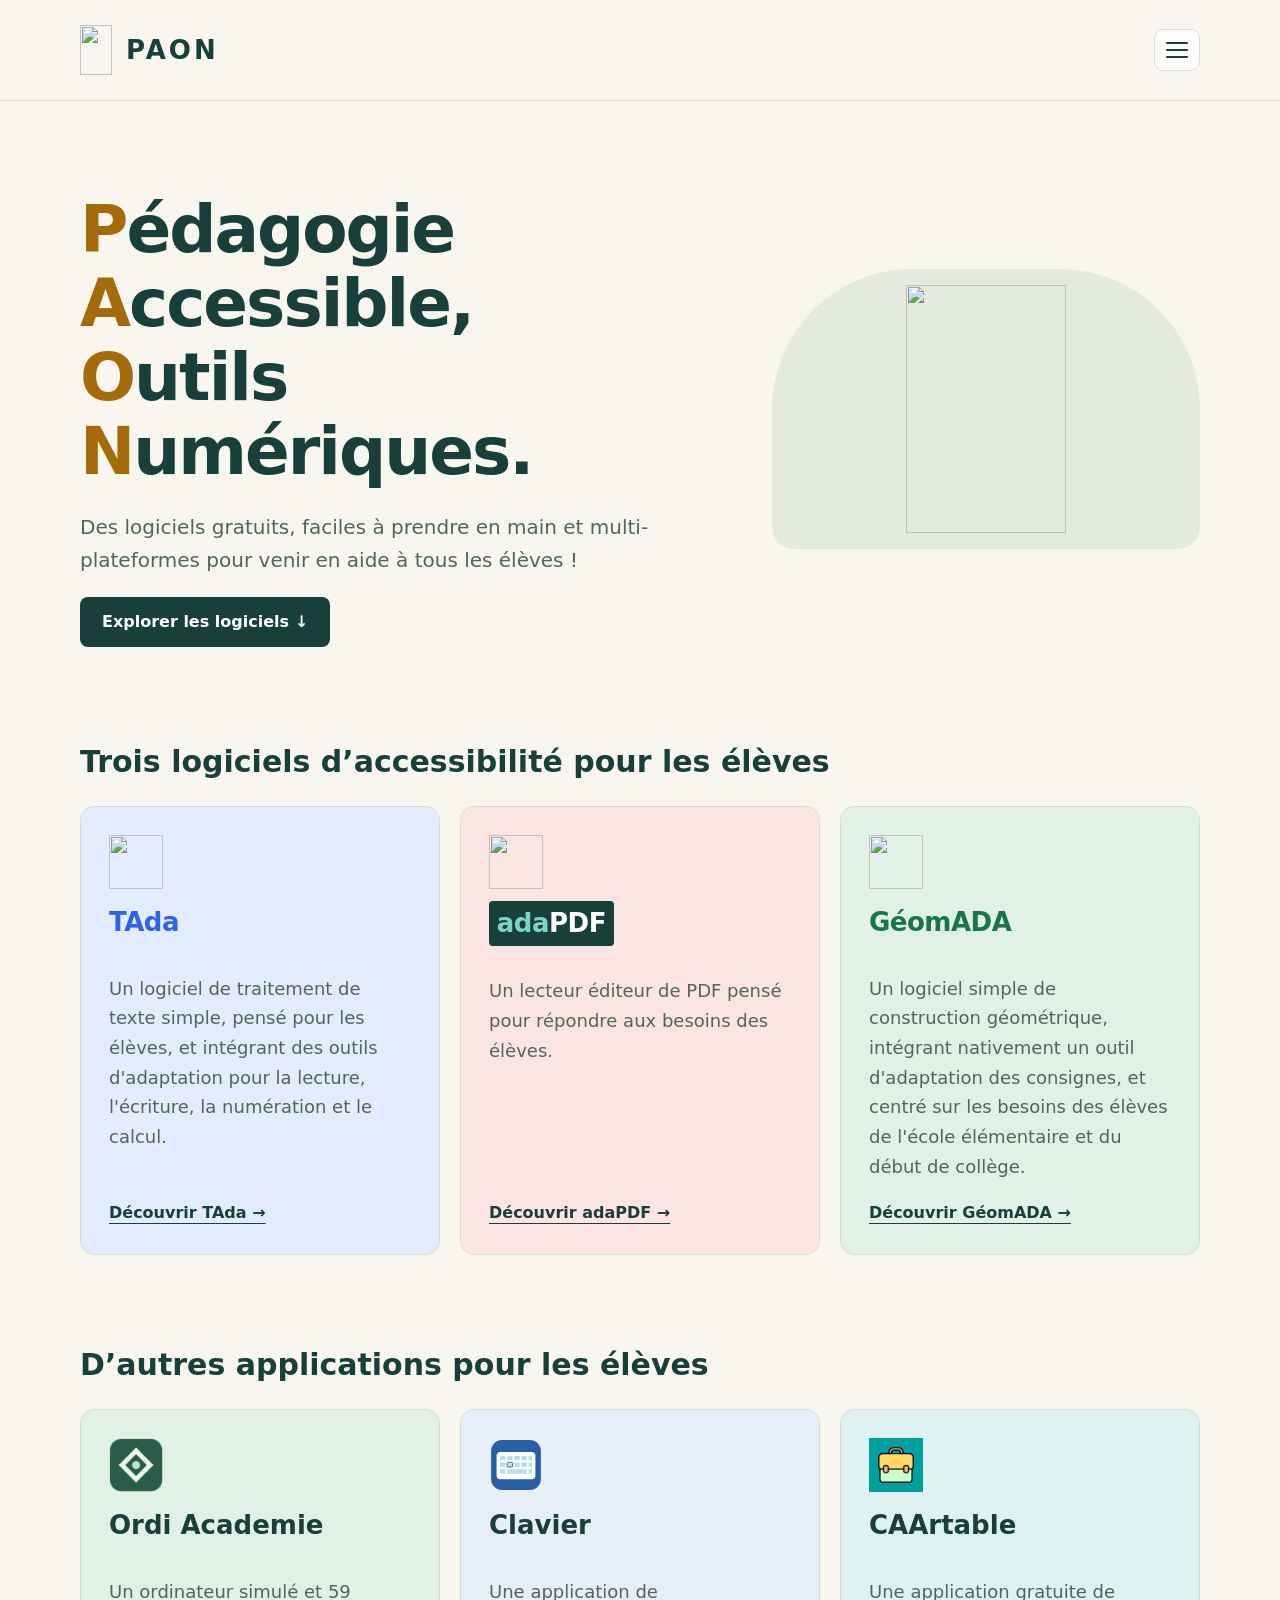
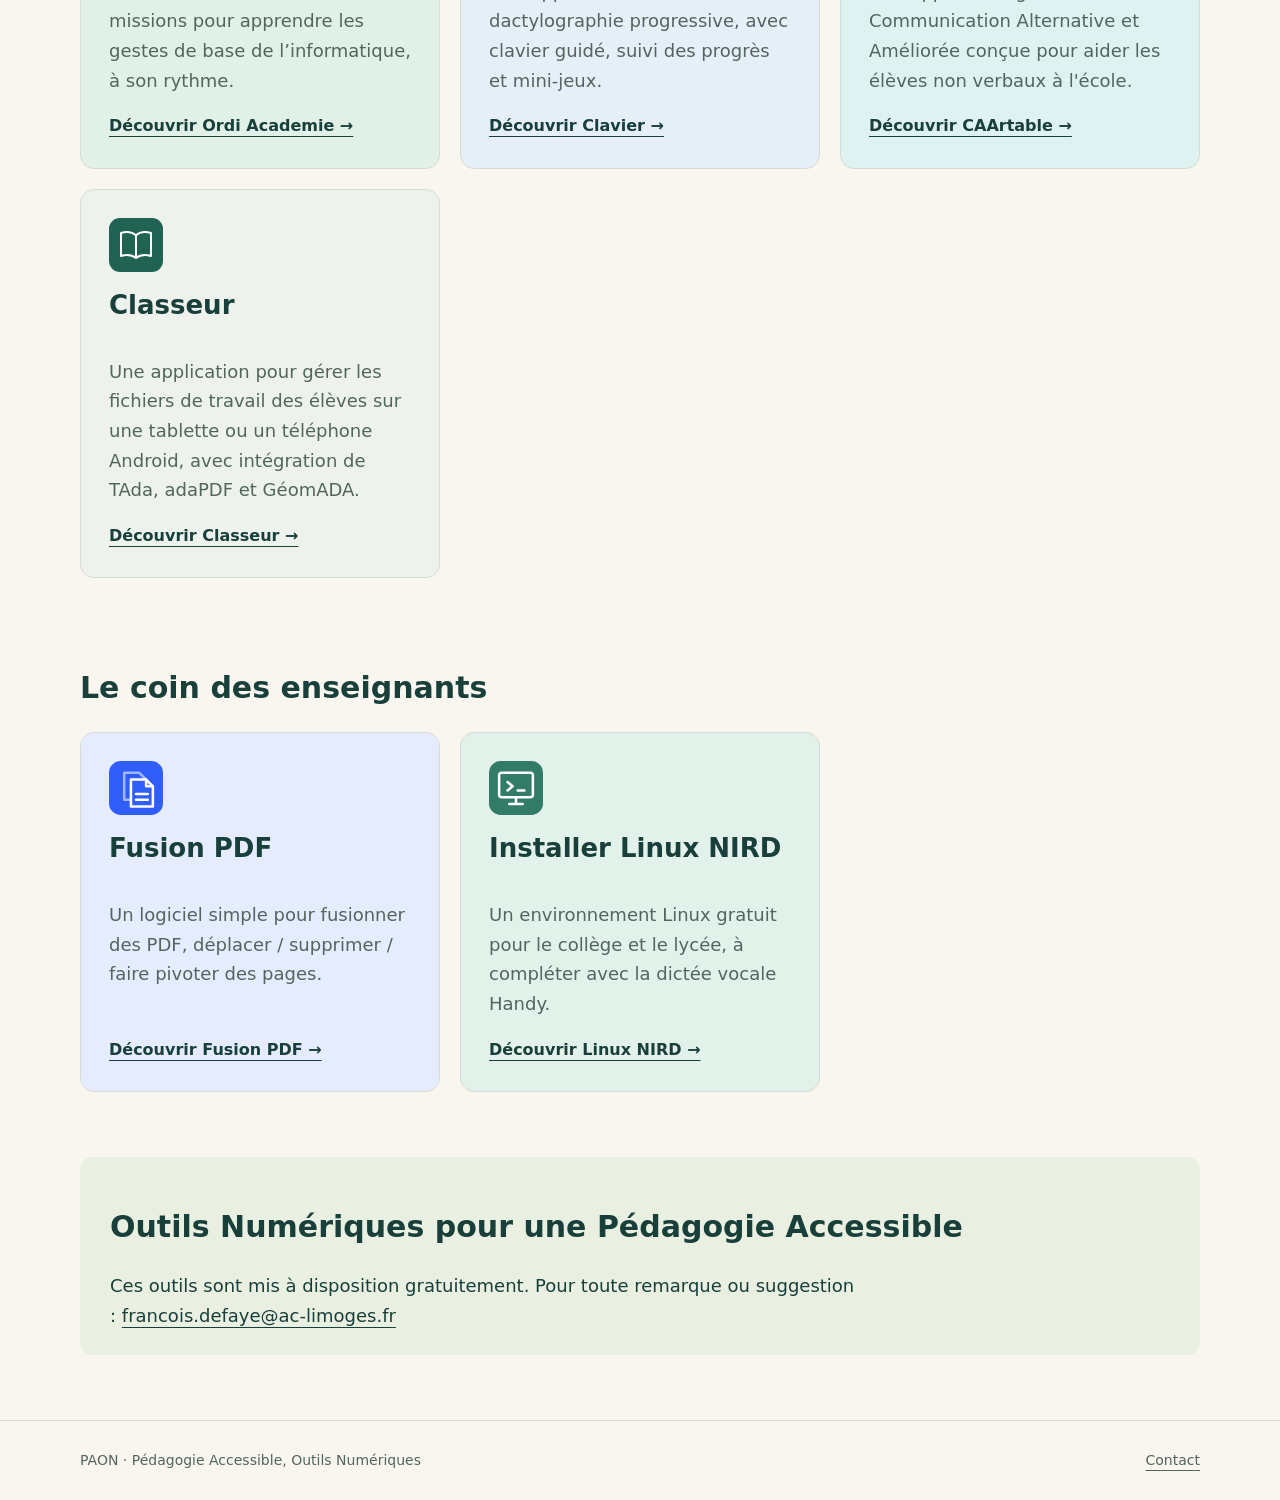
==== index.html @ 492c83c4 "Masquer temporairement les liens vers Mathgiciens" ====
<!doctype html>
<html lang="fr">
    <head>
        <meta charset="utf-8">
        <meta name="viewport" content="width=device-width, initial-scale=1">
        <title>Accueil — PAON</title>
        <meta name="description" content="Des logiciels gratuits, faciles à prendre en main et multi-plateformes pour venir en aide à tous les élèves !">
        <link rel="icon" href="favicon.svg" type="image/svg+xml">
        <link rel="stylesheet" href="styles.css?v=20261101-1">
        <script defer src="script.js?v=20261012-1"></script>
    </head>
    <body>
        <a class="skip" href="#contenu">Aller au contenu</a>
        <header>
            <div class="wrap nav">
                <a class="brand" href="index.html">
                    <img src="assets/plume.svg" alt="" width="32" height="50">
                    PAON
                </a>
                <div class="site-menu" data-menu>
                    <button class="menu-toggle" type="button" aria-expanded="false" aria-controls="site-menu-panel" data-menu-toggle>
                        <span class="menu-icon" aria-hidden="true"><span></span><span></span><span></span></span>
                        <span class="visually-hidden" data-menu-label>Ouvrir le menu</span>
                    </button>
                    <nav id="site-menu-panel" class="site-menu-panel" aria-label="Navigation principale" data-menu-panel hidden>
                        <a href="index.html" aria-current="page">Accueil</a>
                        <a href="tada.html"><img class="menu-app-icon" src="assets/logo-tada.svg" alt="" width="28" height="28">TAda</a>
                        <a href="adapdf.html"><img class="menu-app-icon" src="assets/logo-adapdf.svg" alt="" width="28" height="28">adaPDF</a>
                        <a href="geomada.html"><img class="menu-app-icon" src="assets/logo-geomada.svg" alt="" width="28" height="28">GéomADA</a>
                        <a href="ordi-academie.html"><img class="menu-app-icon" src="assets/logo-ordi-academie.png" alt="" width="28" height="28">Ordi Academie</a>
                        <a href="clavier.html"><img class="menu-app-icon" src="assets/logo-clavier.svg" alt="" width="28" height="28">Clavier</a>
                        <a href="caartable.html"><img class="menu-app-icon" src="assets/logo-caartable.png" alt="" width="28" height="28">CAArtable</a>
                        <a href="classeur.html"><img class="menu-app-icon" src="assets/logo-classeur.svg" alt="" width="28" height="28">Classeur</a>
                        <a href="fusion-pdf.html"><img class="menu-app-icon" src="assets/logo-fusion-pdf.svg" alt="" width="28" height="28">Fusion PDF</a>
                        <a href="linux-nird.html"><img class="menu-app-icon" src="assets/logo-linux-nird.svg" alt="" width="28" height="28">Installer Linux NIRD</a>
                    </nav>
                </div>
            </div>
        </header>
        <main id="contenu" class="wrap">
            <section class="hero">
                <div>
                    <h1 tabindex="-1" aria-label="Pédagogie Accessible, Outils Numériques."><span class="title-initial">P</span>édagogie <span class="title-initial">A</span>ccessible,<br><span class="title-initial">O</span>utils <span class="title-initial">N</span>umériques.</h1>
                    <p class="intro">Des logiciels gratuits, faciles à prendre en main et multi-plateformes pour venir en aide à tous les élèves !</p>
                    <a class="button" href="#logiciels">Explorer les logiciels ↓</a>
                </div>
                <div class="art" aria-hidden="true">
                    <img class="hero-logo" src="assets/plume.svg" alt="" width="160" height="248">
                </div>
            </section>
            <section id="logiciels" class="section">
                <div class="section-head">
                    <h2>Trois logiciels d’accessibilité pour les élèves</h2>
                </div>
                <div class="cards">
                    <a class="card card-tada" href="tada.html" aria-label="Découvrir TAda">
                        <img class="app-logo" src="assets/logo-tada.svg" alt="" width="54" height="54">
                        <h3><span class="app-name app-name-tada">TAda</span></h3>
                        <p>Un logiciel de traitement de texte simple, pensé pour les élèves, et intégrant des outils d&#x27;adaptation pour la lecture, l&#x27;écriture, la numération et le calcul.</p>
                        <span class="text-link">Découvrir TAda →</span>
                    </a>
                    <a class="card card-adapdf" href="adapdf.html" aria-label="Découvrir adaPDF">
                        <img class="app-logo" src="assets/logo-adapdf.svg" alt="" width="54" height="54">
                        <h3><span class="app-name app-name-adapdf"><span class="app-prefix">ada</span>PDF</span></h3>
                        <p>Un lecteur éditeur de PDF pensé pour répondre aux besoins des élèves.</p>
                        <span class="text-link">Découvrir adaPDF →</span>
                    </a>
                    <a class="card card-geomada" href="geomada.html" aria-label="Découvrir GéomADA">
                        <img class="app-logo" src="assets/logo-geomada.svg" alt="" width="54" height="54">
                        <h3><span class="app-name app-name-geomada">GéomADA</span></h3>
                        <p>Un logiciel simple de construction géométrique, intégrant nativement un outil d&#x27;adaptation des consignes, et centré sur les besoins des élèves de l&#x27;école élémentaire et du début de collège.</p>
                        <span class="text-link">Découvrir GéomADA →</span>
                    </a>
                </div>
            </section>
            <section id="autres-applis" class="section">
                <div class="section-head">
                    <h2>D’autres applications pour les élèves</h2>
                </div>
                <div class="cards">
                    <a class="card card-ordi-academie" href="ordi-academie.html" aria-label="Découvrir Ordi Academie">
                        <img class="app-logo" src="assets/logo-ordi-academie.png" alt="" width="54" height="54">
                        <h3>Ordi Academie</h3>
                        <p>Un ordinateur simulé et 59 missions pour apprendre les gestes de base de l’informatique, à son rythme.</p>
                        <span class="text-link">Découvrir Ordi Academie →</span>
                    </a>
                    <a class="card card-clavier" href="clavier.html" aria-label="Découvrir Clavier">
                        <img class="app-logo" src="assets/logo-clavier.svg" alt="" width="54" height="54">
                        <h3>Clavier</h3>
                        <p>Une application de dactylographie progressive, avec clavier guidé, suivi des progrès et mini-jeux.</p>
                        <span class="text-link">Découvrir Clavier →</span>
                    </a>
                    <a class="card card-caartable" href="caartable.html" aria-label="Découvrir CAArtable">
                        <img class="app-logo" src="assets/logo-caartable.png" alt="" width="54" height="54">
                        <h3>CAArtable</h3>
                        <p>Une application gratuite de Communication Alternative et Améliorée conçue pour aider les élèves non verbaux à l'école.</p>
                        <span class="text-link">Découvrir CAArtable →</span>
                    </a>
                    <a class="card card-classeur" href="classeur.html" aria-label="Découvrir Classeur">
                        <img class="app-logo" src="assets/logo-classeur.svg" alt="" width="54" height="54">
                        <h3>Classeur</h3>
                        <p>Une application pour gérer les fichiers de travail des élèves sur une tablette ou un téléphone Android, avec intégration de TAda, adaPDF et GéomADA.</p>
                        <span class="text-link">Découvrir Classeur →</span>
                    </a>
                </div>
            </section>
            <section id="enseignants" class="section">
                <div class="section-head">
                    <h2>Le coin des enseignants</h2>
                </div>
                <div class="cards">
                    <a class="card card-fusion-pdf" href="fusion-pdf.html" aria-label="Découvrir Fusion PDF">
                        <img class="app-logo" src="assets/logo-fusion-pdf.svg" alt="" width="54" height="54">
                        <h3>Fusion PDF</h3>
                        <p>Un logiciel simple pour fusionner des PDF, déplacer / supprimer / faire pivoter des pages.</p>
                        <span class="text-link">Découvrir Fusion PDF →</span>
                    </a>
                    <a class="card card-linux-nird" href="linux-nird.html" aria-label="Installer Linux NIRD">
                        <img class="app-logo" src="assets/logo-linux-nird.svg" alt="" width="54" height="54">
                        <h3>Installer Linux NIRD</h3>
                        <p>Un environnement Linux gratuit pour le collège et le lycée, à compléter avec la dictée vocale Handy.</p>
                        <span class="text-link">Découvrir Linux NIRD →</span>
                    </a>
                </div>
            </section>
            <section class="section">
                <div class="note">
                    <h2>Outils Numériques pour une Pédagogie Accessible</h2>
                    <p>Ces outils sont mis à disposition gratuitement. Pour toute remarque ou suggestion : <a href="mailto:francois.defaye@ac-limoges.fr">francois.defaye@ac-limoges.fr</a></p>
                </div>
            </section>
        </main>
        <footer>
            <div class="wrap footer">
                <span>PAON · Pédagogie Accessible, Outils Numériques</span>
                <a href="mailto:francois.defaye@ac-limoges.fr">Contact</a>
            </div>
        </footer>
    </body>
</html>
---- styles.css ----
:root{--ink:#183f3a;--paper:#f8f6ef;--muted:#52655f;--line:#d5ded5}*{box-sizing:border-box}html{scroll-behavior:smooth}body{margin:0;background:var(--paper);color:var(--ink);font:18px/1.65 system-ui,sans-serif}a{color:inherit;text-underline-offset:5px}a:focus-visible,button:focus-visible{outline:3px solid #925000;outline-offset:5px}.skip{position:absolute;top:-100px}.skip:focus{top:10px;background:white;padding:12px}.wrap{width:min(1120px,90%);margin:auto}header{border-bottom:1px solid var(--line)}.nav{display:flex;justify-content:space-between;align-items:center;gap:25px;padding:25px 0}.brand{text-decoration:none;font-size:26px;font-weight:850;letter-spacing:3px}.brand span{display:inline-grid;place-items:center;border-radius:50%;background:var(--ink);color:#cbe784;width:40px;height:40px;margin-right:10px;letter-spacing:0}nav{display:flex;gap:25px;flex-wrap:wrap}nav a{font-size:15px;text-decoration:none}nav a[aria-current]{text-decoration:underline;font-weight:750}.hero{display:grid;grid-template-columns:1.5fr 1fr;gap:50px;align-items:center;padding:70px 0}.eyebrow{font-size:13px;font-weight:750;text-transform:uppercase;letter-spacing:2px}h1{font-size:clamp(38px,5.5vw,66px);line-height:1.12;letter-spacing:-2px;margin:22px 0}h2{font-size:30px;line-height:1.3}h3{font-size:26px;margin:12px 0}p{max-width:65ch}.intro{font-size:20px;color:var(--muted)}.button{display:inline-block;background:var(--ink);color:white;padding:12px 22px;border-radius:8px;text-decoration:none;font-size:16px;font-weight:650}.button:hover{background:#285b53}.art{height:280px;background:#e5ebdc;border-radius:140px 140px 22px 22px;display:grid;place-items:center}.fan{width:200px;height:200px;border-radius:50%;background:repeating-conic-gradient(#183f3a 0deg 14deg,#b9d591 14deg 28deg);display:grid;place-items:center}.fan:after{content:'P';font:700 80px Georgia;display:grid;place-items:center;width:105px;height:105px;border-radius:50%;background:var(--paper)}.section{padding-bottom:65px}.section-head{display:flex;justify-content:space-between;align-items:center;gap:20px}.section-head p{font-size:15px;color:var(--muted)}.cards{display:grid;grid-template-columns:repeat(3,1fr);gap:20px}.card{background:white;border:1px solid var(--line);border-radius:14px;padding:28px;display:flex;flex-direction:column;align-items:start}.card p{color:var(--muted);flex:1}.icon{width:54px;height:54px;display:grid;place-items:center;border-radius:13px;background:#edf3df;font-size:26px;font-weight:750}.card:nth-child(2) .icon{background:#e9e6f5}.card:nth-child(3) .icon{background:#faeadb}.text-link{font-size:16px;font-weight:700}.note{background:#eaf0e1;padding:25px 30px;border-radius:12px}.note p{margin:0}.detail{padding:45px 0 70px}.breadcrumb{font-size:14px;color:var(--muted)}.detail-head{max-width:750px;padding:20px 0}.detail-grid{display:grid;grid-template-columns:1fr 1.3fr;gap:45px}.versions{list-style:none;padding:0}.version{padding:22px 0;border-top:1px solid var(--line);display:flex;align-items:center;justify-content:space-between;gap:20px}.version strong{display:block}.version small{color:var(--muted)}.pending{background:#e7eae4;color:#52655f;border-radius:6px;padding:8px 15px;white-space:nowrap;font-size:14px}.tag{font-size:13px;border:1px solid var(--line);border-radius:100px;padding:5px 10px}footer{border-top:1px solid var(--line);padding:28px 0;font-size:14px;color:var(--muted)}.footer{display:flex;justify-content:space-between;gap:20px}details{margin-top:20px}summary{cursor:pointer;font-weight:650}.top{margin-top:35px;background:transparent;border:1px solid var(--line);padding:10px 16px;color:var(--ink);cursor:pointer;border-radius:6px}@media(max-width:750px){.nav{align-items:flex-start;flex-direction:column}nav{gap:18px}.hero{grid-template-columns:1fr;padding:40px 0;gap:25px}.art{height:200px}.fan{width:160px;height:160px}.cards,.detail-grid{grid-template-columns:1fr}.section-head,.footer{display:block}.version{align-items:flex-start}h1{letter-spacing:-1px}}@media(prefers-reduced-motion:reduce){html{scroll-behavior:auto}}
.brand{display:inline-flex;align-items:center;gap:14px}.brand img{display:block;width:32px;height:50px}.hero-logo{display:block;width:160px;height:248px;object-fit:contain}@media(max-width:750px){.hero-logo{width:115px;height:178px}}
.asset-name{font-size:15px;overflow-wrap:anywhere}.release-date{font-size:14px;color:var(--muted)}[data-download-app] .version>div{min-width:0}[data-download-app] .button{flex-shrink:0;font-size:14px;padding:9px 13px}@media(max-width:450px){[data-download-app] .version{flex-direction:column;align-items:start}}

/* Pictogrammes des plateformes dans les listes de téléchargements. */
.download-info {
    display: flex;
    align-items: center;
    gap: 14px;
}
.platform-logo {
    display: block;
    flex: 0 0 36px;
    width: 36px;
    height: 36px;
    object-fit: contain;
}
.download-text {
    min-width: 0;
}

/* Identités des applications et captures fournies. */
.app-logo { display: block; width: 54px; height: 54px; }
.app-name { font-weight: 800; letter-spacing: -.5px; }
.app-name-tada { color: #2f64e9; }
.app-name-geomada { color: #187647; }
.app-name-adapdf { display: inline-block; color: #fff; background: #183f3a; padding: .05em .3em; border-radius: .15em; }
.app-name-adapdf .app-prefix { color: #7dd3c7; }
.app-title { display: flex; align-items: center; gap: 18px; }
.app-title img { width: 64px; height: 64px; flex: 0 0 64px; }
.app-preview { margin: 0; }
.app-preview a { display: block; border: 1px solid var(--line); border-radius: 12px; overflow: hidden; background: white; }
.app-preview img { display: block; width: 100%; height: auto; }
.app-preview figcaption { font-size: 14px; color: var(--muted); margin-top: 10px; }
.note a { overflow-wrap: anywhere; }
@media(max-width:450px) { .app-title { gap: 12px; } .app-title img { width: 48px; height: 48px; flex-basis: 48px; } }

/* Les initiales du titre font ressortir le nom PAON. */
.title-initial {
    color: #a56b0b;
}

/* Un fond léger inspiré de l’icône de chaque logiciel. */
.app-page-tada { --paper: #e3ecfc; --line: #d2dced; }
.app-page-adapdf { --paper: #fbe5e3; --line: #ead7d5; }
.app-page-geomada { --paper: #e2f1e7; --line: #d2e2d7; }
.card { text-decoration: none; }
.card .text-link { text-decoration: underline; }
.card:hover { border-color: var(--ink); box-shadow: 0 6px 18px #183f3a12; }
.card:focus-visible { outline-offset: 5px; }
.download-label { font-size: 16px; line-height: 1.5; }
.download-text small { display: block; font-size: 13px; }

/* Les cartes reprennent le fond de la page de leur logiciel. */
.card-tada { background: #e3ecfc; }
.card-adapdf { background: #fbe5e3; }
.card-geomada { background: #e2f1e7; }

/* Repères provisoires pour les nouvelles applications. */
.card-ordi-academie, .app-page-ordi-academie { background: #e2f1e7; }
.card-clavier, .app-page-clavier { background: #e6eff8; }
.card-caartable, .app-page-caartable { background: #def2f2; }
.card-classeur, .app-page-classeur { background: #edf3ec; }
.app-monogram {
    display: inline-grid;
    place-items: center;
    width: 54px;
    height: 54px;
    flex: 0 0 54px;
    border-radius: 13px;
    background: #ffffffb3;
    font-size: 24px;
    font-weight: 800;
}

/* Menu principal compact, commun à toutes les pages. */
.site-menu { position: relative; margin-left: auto; }
.menu-toggle {
    width: 46px;
    height: 42px;
    display: grid;
    place-items: center;
    border: 1px solid var(--line);
    border-radius: 9px;
    background: #ffffffb8;
    color: var(--ink);
    cursor: pointer;
}
.menu-toggle:hover { background: white; }
.menu-icon { display: grid; gap: 5px; width: 22px; }
.menu-icon span { display: block; height: 2px; border-radius: 2px; background: currentColor; }
.site-menu-panel {
    position: absolute;
    z-index: 20;
    top: calc(100% + 10px);
    right: 0;
    min-width: 230px;
    display: grid;
    gap: 3px;
    padding: 10px;
    border: 1px solid var(--line);
    border-radius: 12px;
    background: white;
    box-shadow: 0 14px 35px #183f3a24;
}
.site-menu-panel[hidden] { display: none; }
.site-menu-panel a {
    min-height: 44px;
    display: flex;
    align-items: center;
    gap: 10px;
    padding: 8px 12px;
    border-radius: 7px;
}
.menu-app-icon {
    width: 28px;
    height: 28px;
    flex: 0 0 28px;
    object-fit: contain;
}
.card-fusion-pdf, .app-page-fusion-pdf { background: #e6ecff; }
.card-linux-nird, .article-page { background: #e2f1e9; }
.resource-article { max-width: 960px; }
.resource-section { margin: 30px 0; padding: clamp(20px, 4vw, 40px); background: #ffffffc9; border: 1px solid var(--line); border-radius: 16px; }
.resource-section p { max-width: 75ch; }
.resource-section .app-preview { margin: 25px 0; }
.resource-links { display: flex; flex-wrap: wrap; align-items: center; gap: 16px; margin-top: 24px; }
.site-menu-panel { max-height: calc(100dvh - 120px); overflow-y: auto; }
.site-menu-panel a:hover { background: #f1f4ef; }
.site-menu-panel a[aria-current] { background: #e8eee7; text-decoration: none; }
.visually-hidden {
    position: absolute;
    width: 1px;
    height: 1px;
    padding: 0;
    margin: -1px;
    overflow: hidden;
    clip: rect(0, 0, 0, 0);
    white-space: nowrap;
    border: 0;
}
@media(max-width:750px) {
    .nav { flex-direction: row; align-items: center; }
}

/* Teinte provisoire pour le jeu Mathgiciens. */
.card-mathgiciens, .app-page-mathgiciens { background: #eee5f7; }
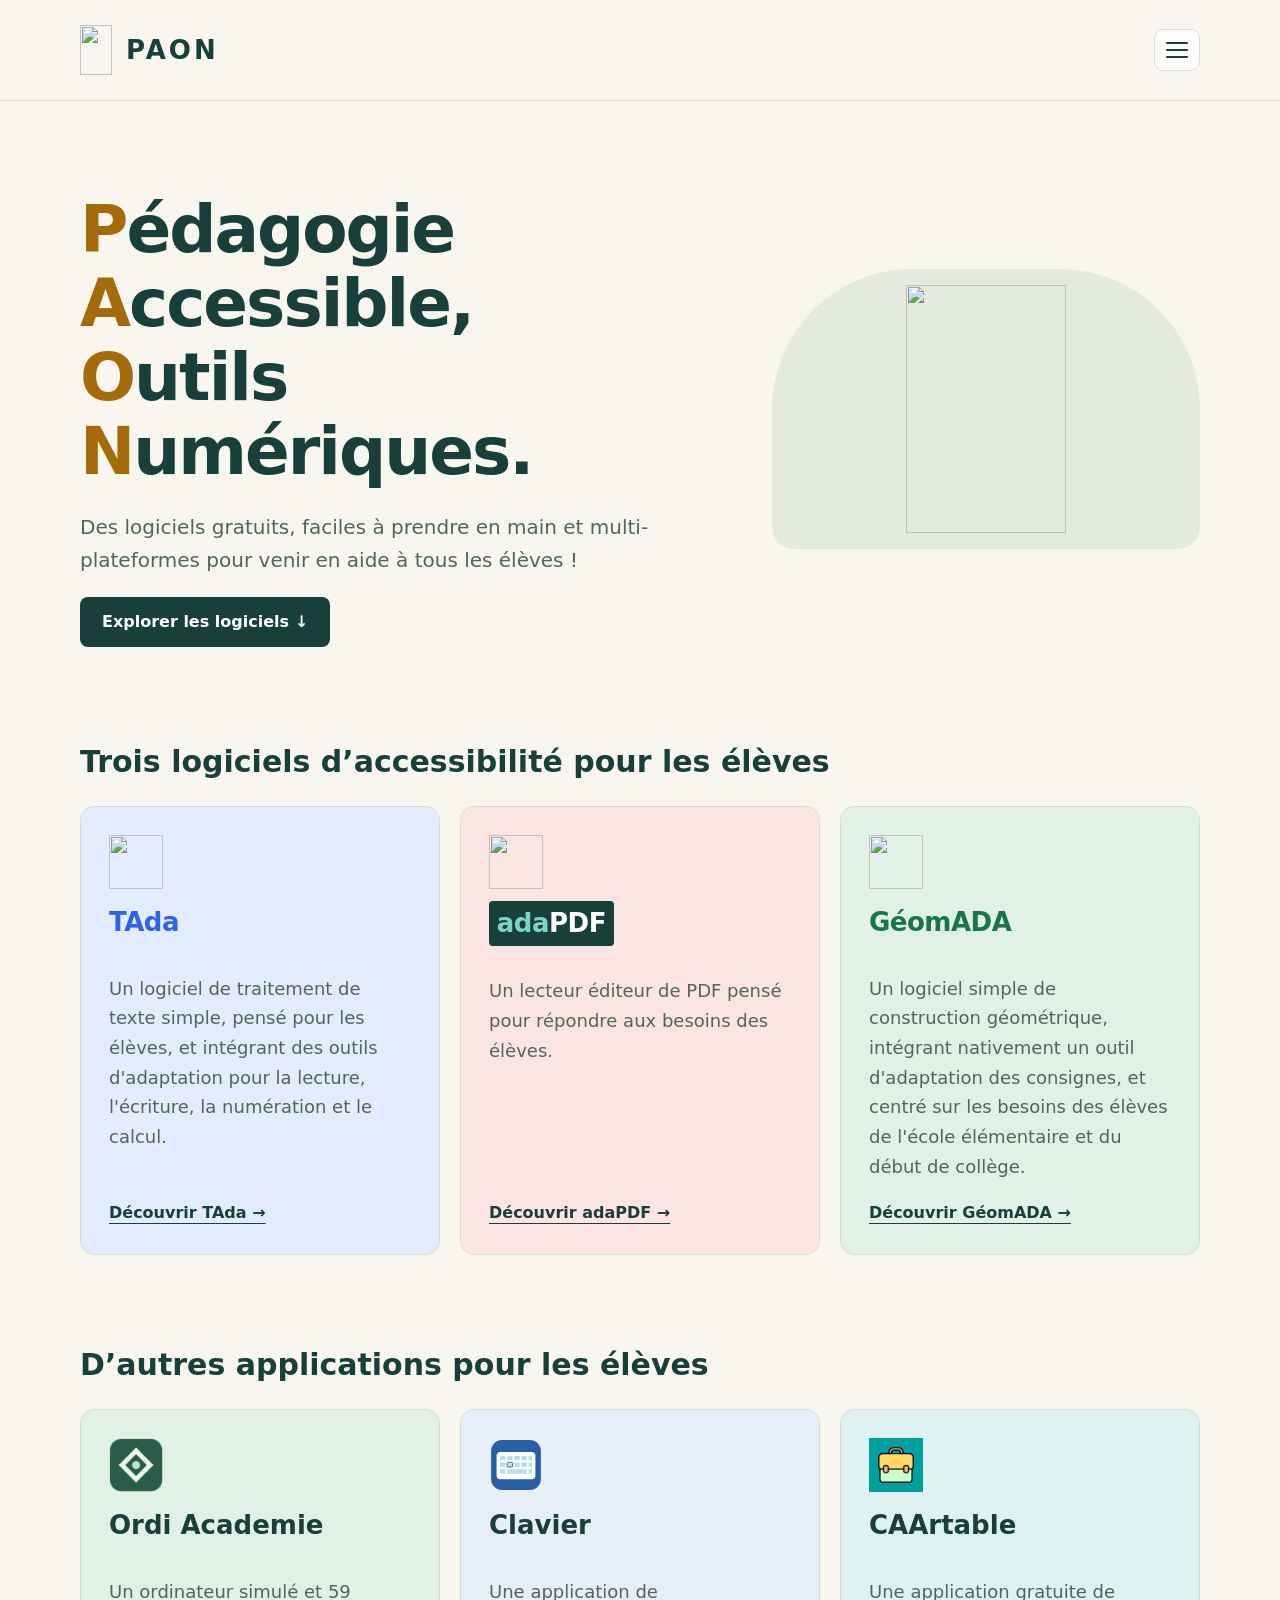
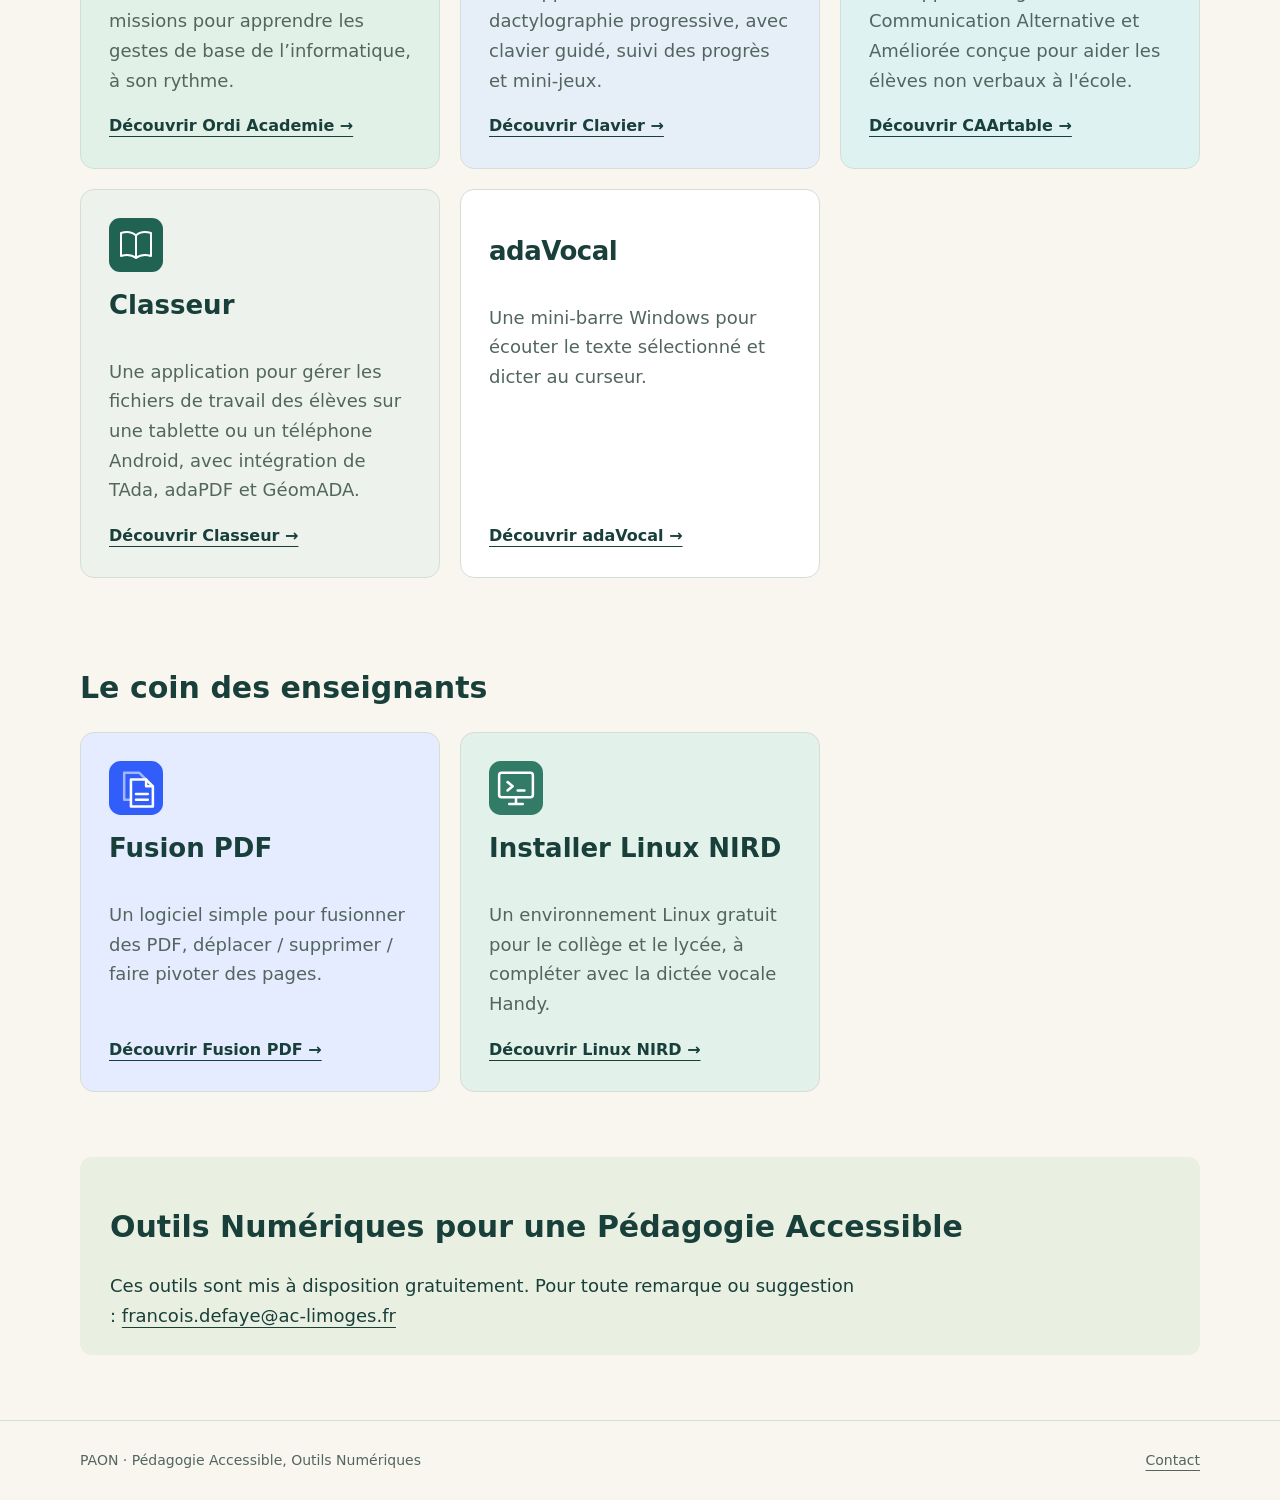
==== commit 87498175: "Ajouter adaVocal aux outils pour les élèves" ====
--- a/index.html
+++ b/index.html
@@ -31,6 +31,7 @@
                         <a href="clavier.html"><img class="menu-app-icon" src="assets/logo-clavier.svg" alt="" width="28" height="28">Clavier</a>
                         <a href="caartable.html"><img class="menu-app-icon" src="assets/logo-caartable.png" alt="" width="28" height="28">CAArtable</a>
                         <a href="classeur.html"><img class="menu-app-icon" src="assets/logo-classeur.svg" alt="" width="28" height="28">Classeur</a>
+                        <a href="adavocal.html">adaVocal</a>
                         <a href="fusion-pdf.html"><img class="menu-app-icon" src="assets/logo-fusion-pdf.svg" alt="" width="28" height="28">Fusion PDF</a>
                         <a href="linux-nird.html"><img class="menu-app-icon" src="assets/logo-linux-nird.svg" alt="" width="28" height="28">Installer Linux NIRD</a>
                     </nav>
@@ -102,6 +103,11 @@
                         <p>Une application pour gérer les fichiers de travail des élèves sur une tablette ou un téléphone Android, avec intégration de TAda, adaPDF et GéomADA.</p>
                         <span class="text-link">Découvrir Classeur →</span>
                     </a>
+                    <a class="card" href="adavocal.html" aria-label="Découvrir adaVocal">
+                        <h3><span class="app-name">adaVocal</span></h3>
+                        <p>Une mini-barre Windows pour écouter le texte sélectionné et dicter au curseur.</p>
+                        <span class="text-link">Découvrir adaVocal →</span>
+                    </a>
                 </div>
             </section>
             <section id="enseignants" class="section">
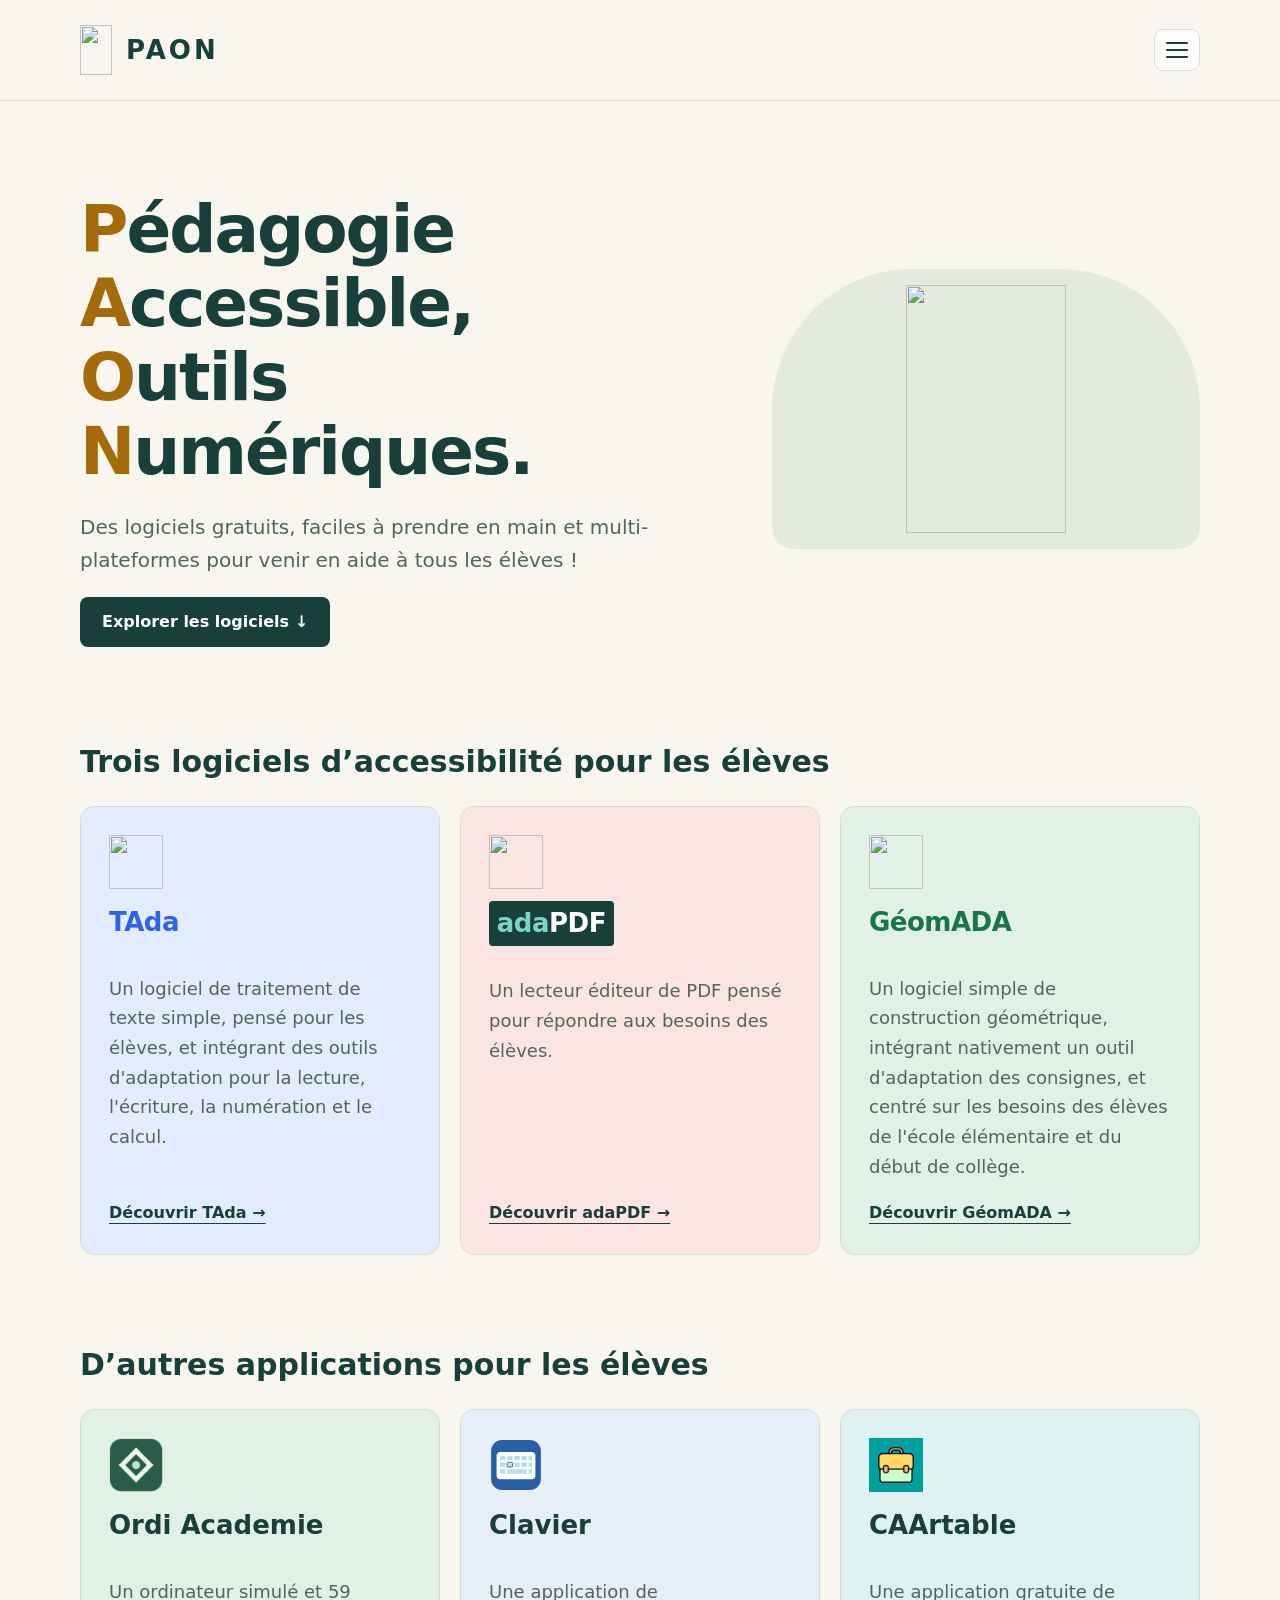
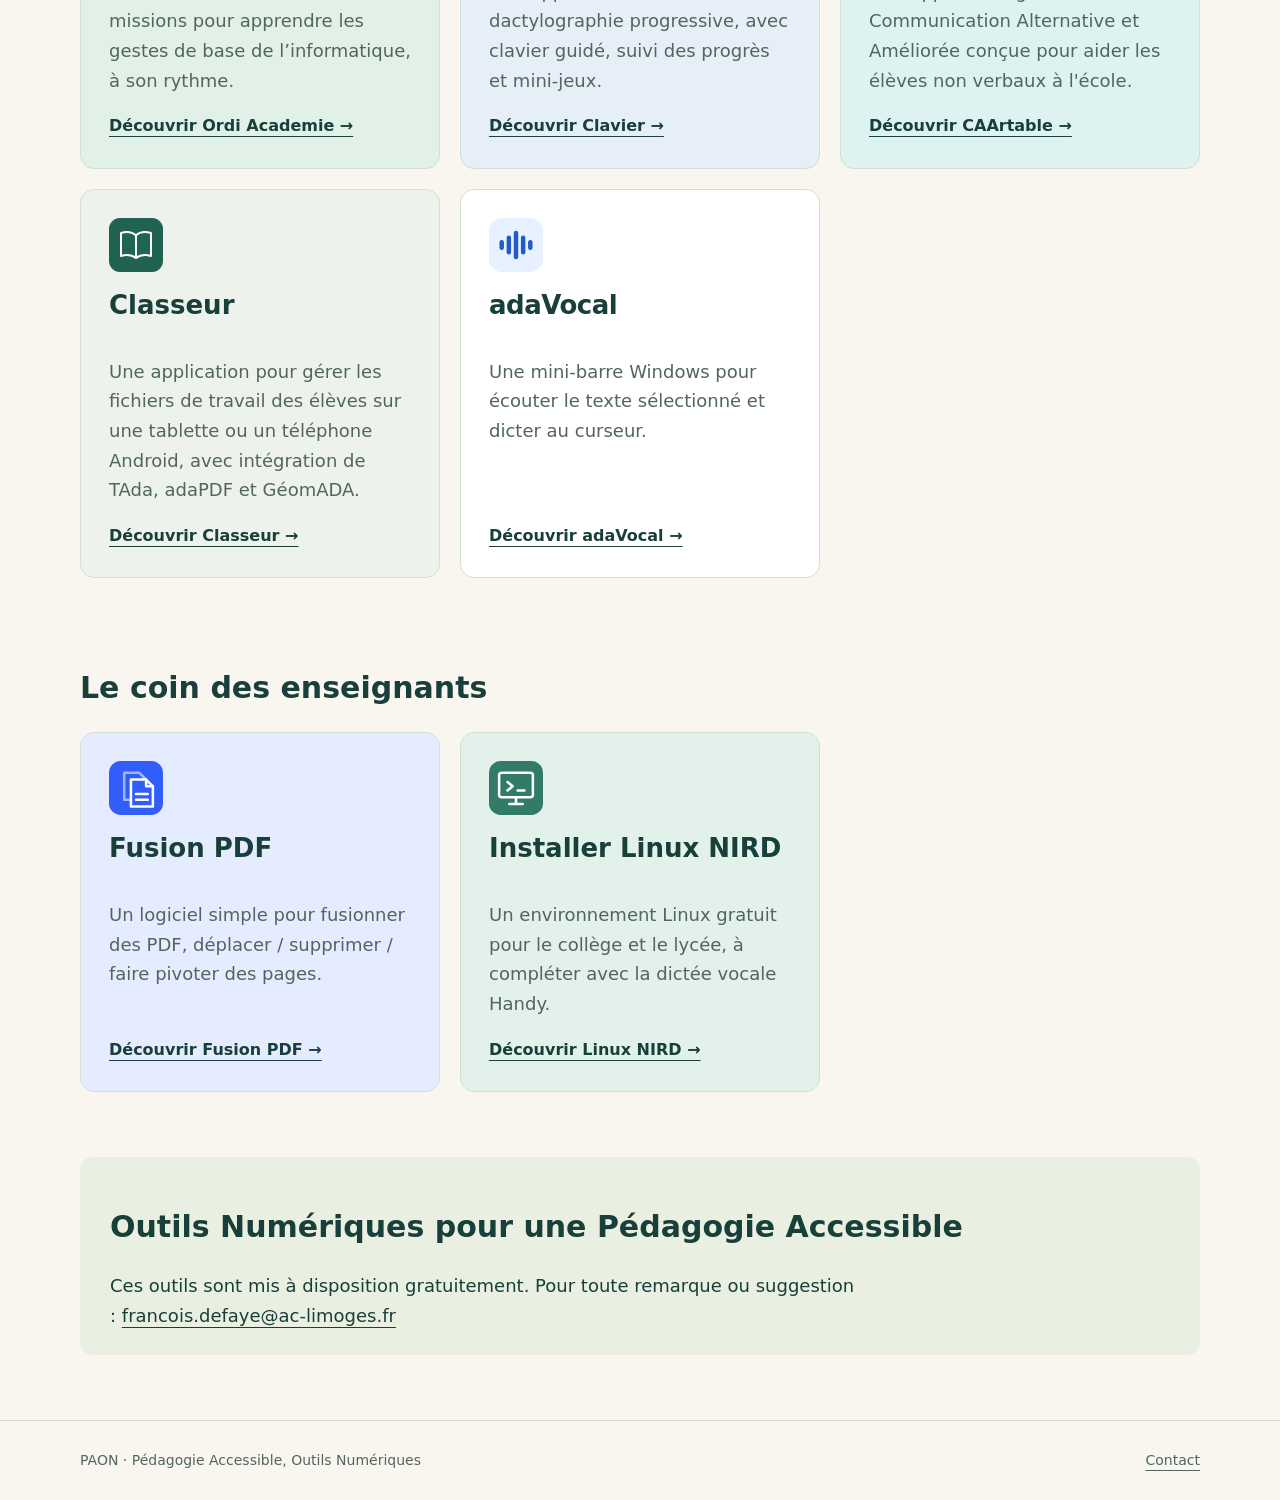
==== commit 45464f13: "Intégrer le logo d’adaVocal" ====
--- a/index.html
+++ b/index.html
@@ -31,7 +31,7 @@
                         <a href="clavier.html"><img class="menu-app-icon" src="assets/logo-clavier.svg" alt="" width="28" height="28">Clavier</a>
                         <a href="caartable.html"><img class="menu-app-icon" src="assets/logo-caartable.png" alt="" width="28" height="28">CAArtable</a>
                         <a href="classeur.html"><img class="menu-app-icon" src="assets/logo-classeur.svg" alt="" width="28" height="28">Classeur</a>
-                        <a href="adavocal.html">adaVocal</a>
+                        <a href="adavocal.html"><img class="menu-app-icon" src="assets/logo-adavocal.svg" alt="" width="28" height="28">adaVocal</a>
                         <a href="fusion-pdf.html"><img class="menu-app-icon" src="assets/logo-fusion-pdf.svg" alt="" width="28" height="28">Fusion PDF</a>
                         <a href="linux-nird.html"><img class="menu-app-icon" src="assets/logo-linux-nird.svg" alt="" width="28" height="28">Installer Linux NIRD</a>
                     </nav>
@@ -104,6 +104,7 @@
                         <span class="text-link">Découvrir Classeur →</span>
                     </a>
                     <a class="card" href="adavocal.html" aria-label="Découvrir adaVocal">
+                        <img class="app-logo" src="assets/logo-adavocal.svg" alt="" width="54" height="54">
                         <h3><span class="app-name">adaVocal</span></h3>
                         <p>Une mini-barre Windows pour écouter le texte sélectionné et dicter au curseur.</p>
                         <span class="text-link">Découvrir adaVocal →</span>
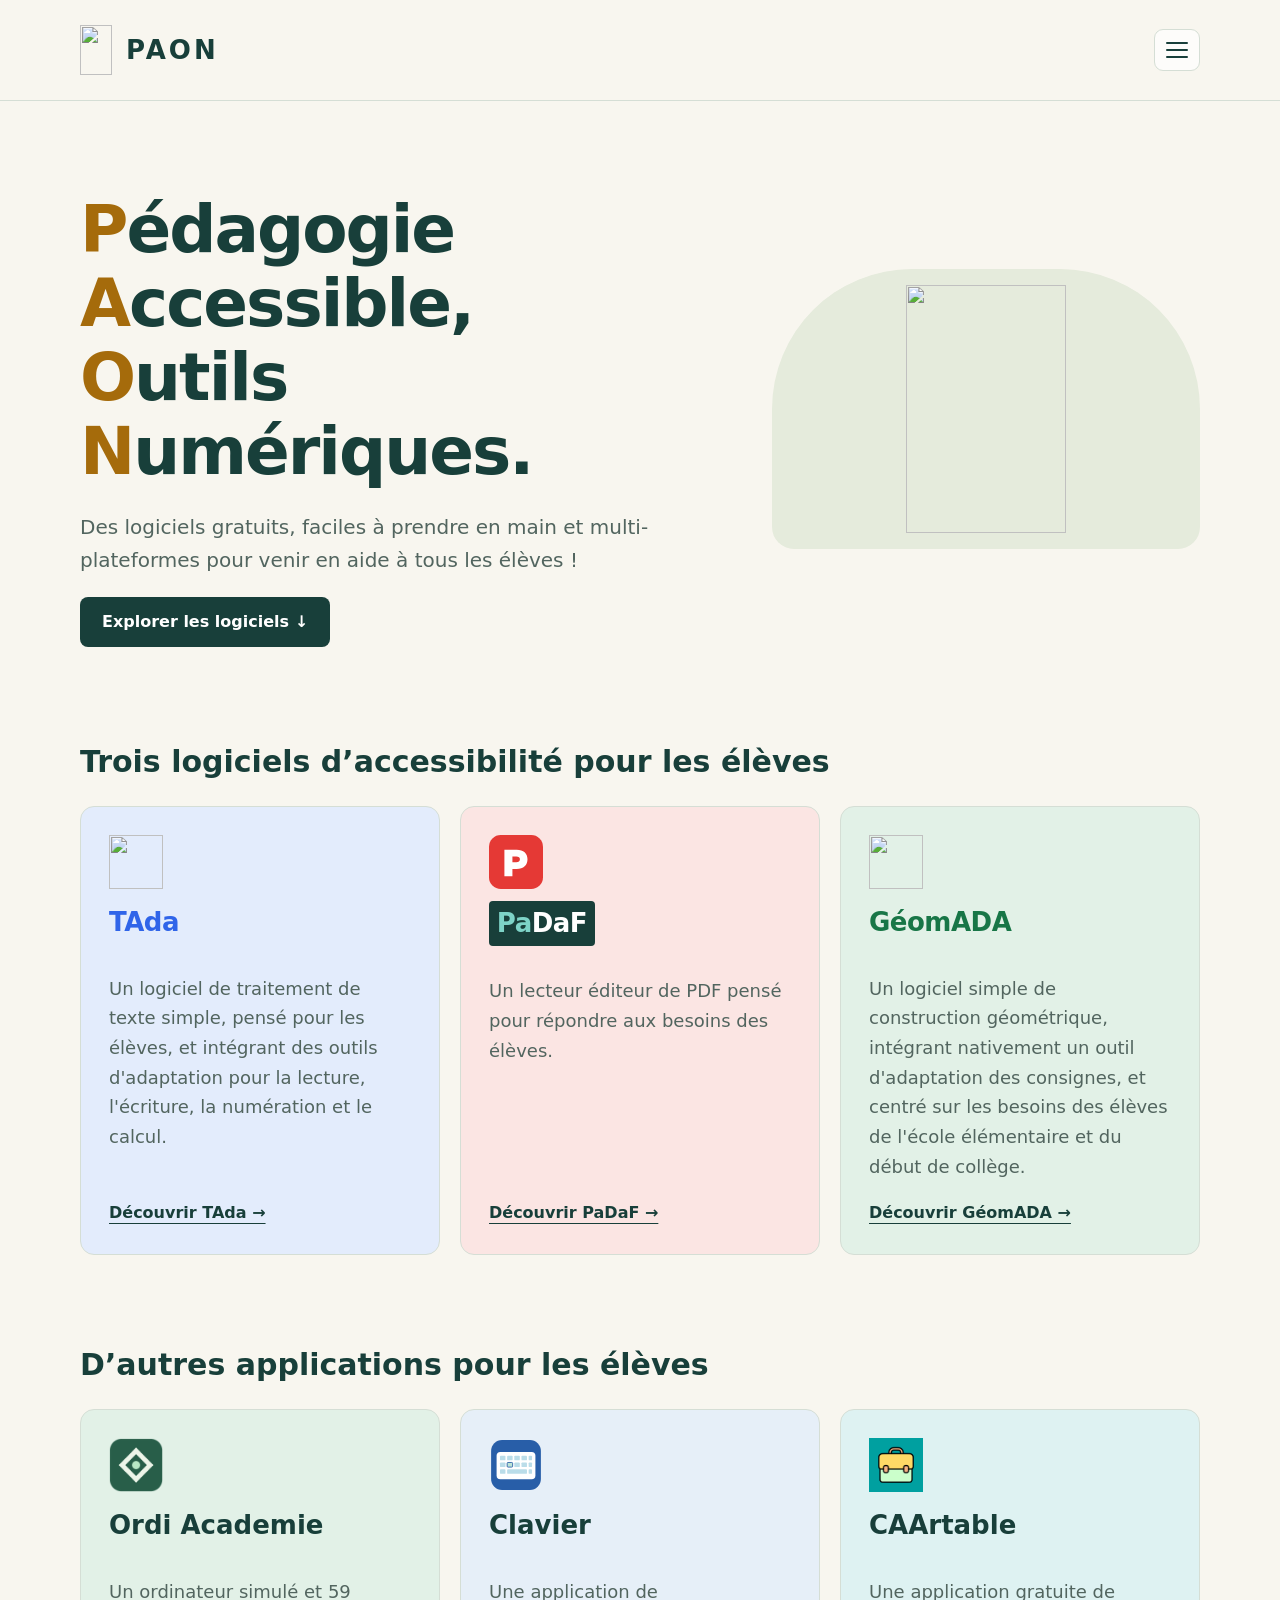
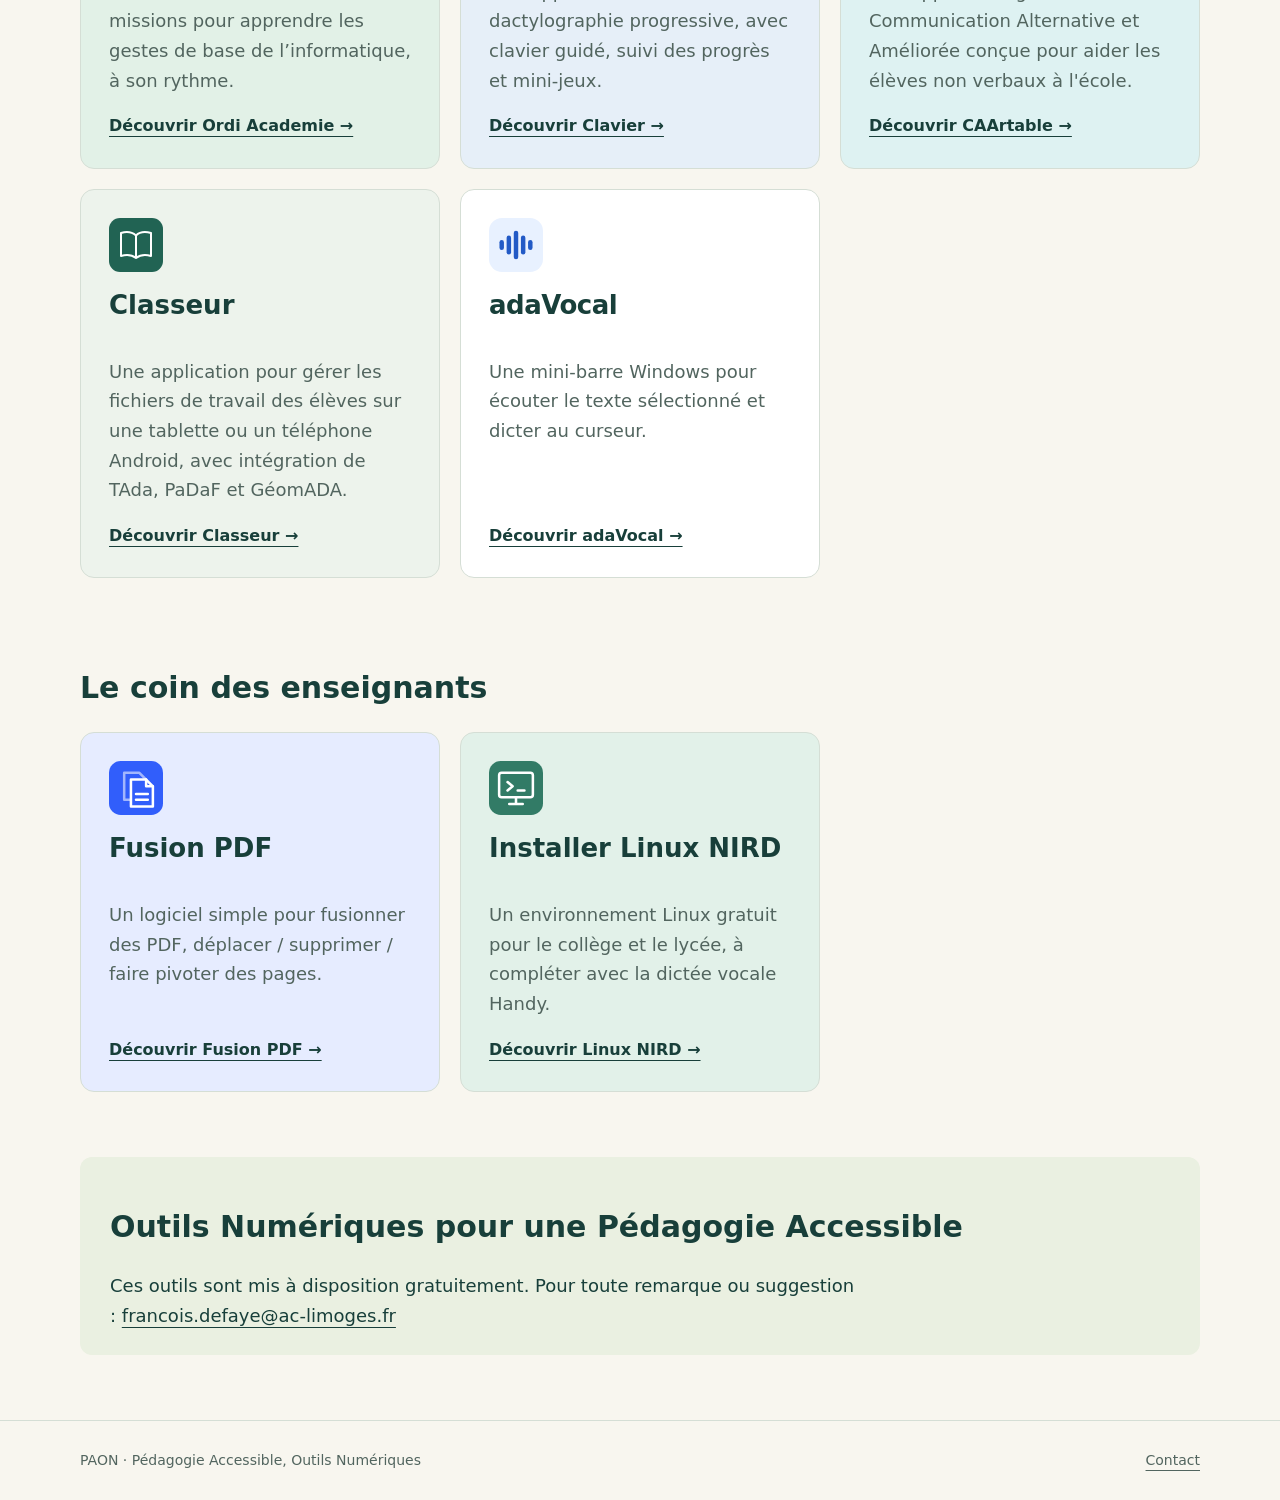
==== commit 0e1a81bf: "Rename adaPDF to PaDaF on the PAON website" ====
--- a/index.html
+++ b/index.html
@@ -6,7 +6,7 @@
         <title>Accueil — PAON</title>
         <meta name="description" content="Des logiciels gratuits, faciles à prendre en main et multi-plateformes pour venir en aide à tous les élèves !">
         <link rel="icon" href="favicon.svg" type="image/svg+xml">
-        <link rel="stylesheet" href="styles.css?v=20261101-1">
+        <link rel="stylesheet" href="styles.css?v=20261113-1">
         <script defer src="script.js?v=20261012-1"></script>
     </head>
     <body>
@@ -25,7 +25,7 @@
                     <nav id="site-menu-panel" class="site-menu-panel" aria-label="Navigation principale" data-menu-panel hidden>
                         <a href="index.html" aria-current="page">Accueil</a>
                         <a href="tada.html"><img class="menu-app-icon" src="assets/logo-tada.svg" alt="" width="28" height="28">TAda</a>
-                        <a href="adapdf.html"><img class="menu-app-icon" src="assets/logo-adapdf.svg" alt="" width="28" height="28">adaPDF</a>
+                        <a href="padaf.html"><img class="menu-app-icon" src="assets/logo-padaf.svg" alt="" width="28" height="28">PaDaF</a>
                         <a href="geomada.html"><img class="menu-app-icon" src="assets/logo-geomada.svg" alt="" width="28" height="28">GéomADA</a>
                         <a href="ordi-academie.html"><img class="menu-app-icon" src="assets/logo-ordi-academie.png" alt="" width="28" height="28">Ordi Academie</a>
                         <a href="clavier.html"><img class="menu-app-icon" src="assets/logo-clavier.svg" alt="" width="28" height="28">Clavier</a>
@@ -60,11 +60,11 @@
                         <p>Un logiciel de traitement de texte simple, pensé pour les élèves, et intégrant des outils d&#x27;adaptation pour la lecture, l&#x27;écriture, la numération et le calcul.</p>
                         <span class="text-link">Découvrir TAda →</span>
                     </a>
-                    <a class="card card-adapdf" href="adapdf.html" aria-label="Découvrir adaPDF">
-                        <img class="app-logo" src="assets/logo-adapdf.svg" alt="" width="54" height="54">
-                        <h3><span class="app-name app-name-adapdf"><span class="app-prefix">ada</span>PDF</span></h3>
+                    <a class="card card-padaf" href="padaf.html" aria-label="Découvrir PaDaF">
+                        <img class="app-logo" src="assets/logo-padaf.svg" alt="" width="54" height="54">
+                        <h3><span class="app-name app-name-padaf"><span class="app-prefix">Pa</span>DaF</span></h3>
                         <p>Un lecteur éditeur de PDF pensé pour répondre aux besoins des élèves.</p>
-                        <span class="text-link">Découvrir adaPDF →</span>
+                        <span class="text-link">Découvrir PaDaF →</span>
                     </a>
                     <a class="card card-geomada" href="geomada.html" aria-label="Découvrir GéomADA">
                         <img class="app-logo" src="assets/logo-geomada.svg" alt="" width="54" height="54">
@@ -100,7 +100,7 @@
                     <a class="card card-classeur" href="classeur.html" aria-label="Découvrir Classeur">
                         <img class="app-logo" src="assets/logo-classeur.svg" alt="" width="54" height="54">
                         <h3>Classeur</h3>
-                        <p>Une application pour gérer les fichiers de travail des élèves sur une tablette ou un téléphone Android, avec intégration de TAda, adaPDF et GéomADA.</p>
+                        <p>Une application pour gérer les fichiers de travail des élèves sur une tablette ou un téléphone Android, avec intégration de TAda, PaDaF et GéomADA.</p>
                         <span class="text-link">Découvrir Classeur →</span>
                     </a>
                     <a class="card" href="adavocal.html" aria-label="Découvrir adaVocal">
--- a/styles.css
+++ b/styles.css
@@ -24,8 +24,8 @@
 .app-name { font-weight: 800; letter-spacing: -.5px; }
 .app-name-tada { color: #2f64e9; }
 .app-name-geomada { color: #187647; }
-.app-name-adapdf { display: inline-block; color: #fff; background: #183f3a; padding: .05em .3em; border-radius: .15em; }
-.app-name-adapdf .app-prefix { color: #7dd3c7; }
+.app-name-padaf { display: inline-block; color: #fff; background: #183f3a; padding: .05em .3em; border-radius: .15em; }
+.app-name-padaf .app-prefix { color: #7dd3c7; }
 .app-title { display: flex; align-items: center; gap: 18px; }
 .app-title img { width: 64px; height: 64px; flex: 0 0 64px; }
 .app-preview { margin: 0; }
@@ -42,7 +42,7 @@
 
 /* Un fond léger inspiré de l’icône de chaque logiciel. */
 .app-page-tada { --paper: #e3ecfc; --line: #d2dced; }
-.app-page-adapdf { --paper: #fbe5e3; --line: #ead7d5; }
+.app-page-padaf { --paper: #fbe5e3; --line: #ead7d5; }
 .app-page-geomada { --paper: #e2f1e7; --line: #d2e2d7; }
 .card { text-decoration: none; }
 .card .text-link { text-decoration: underline; }
@@ -53,7 +53,7 @@
 
 /* Les cartes reprennent le fond de la page de leur logiciel. */
 .card-tada { background: #e3ecfc; }
-.card-adapdf { background: #fbe5e3; }
+.card-padaf { background: #fbe5e3; }
 .card-geomada { background: #e2f1e7; }
 
 /* Repères provisoires pour les nouvelles applications. */
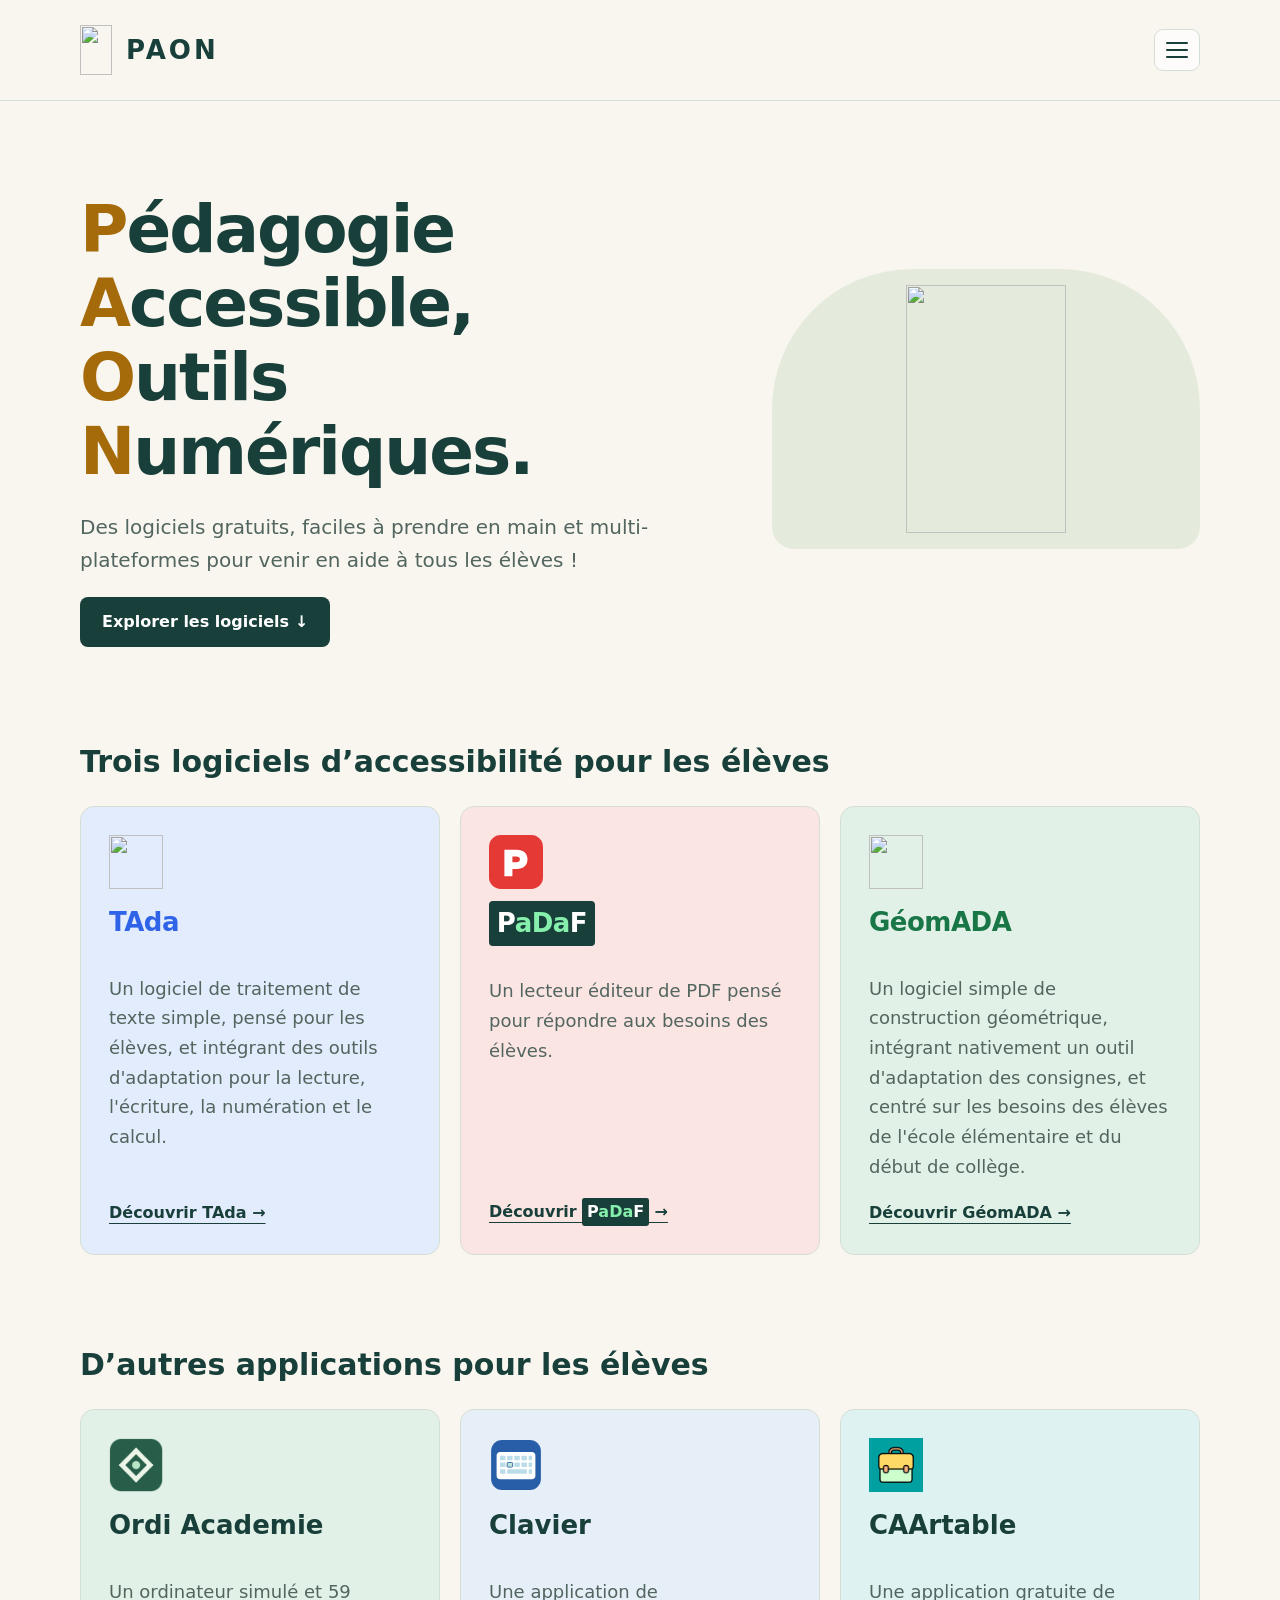
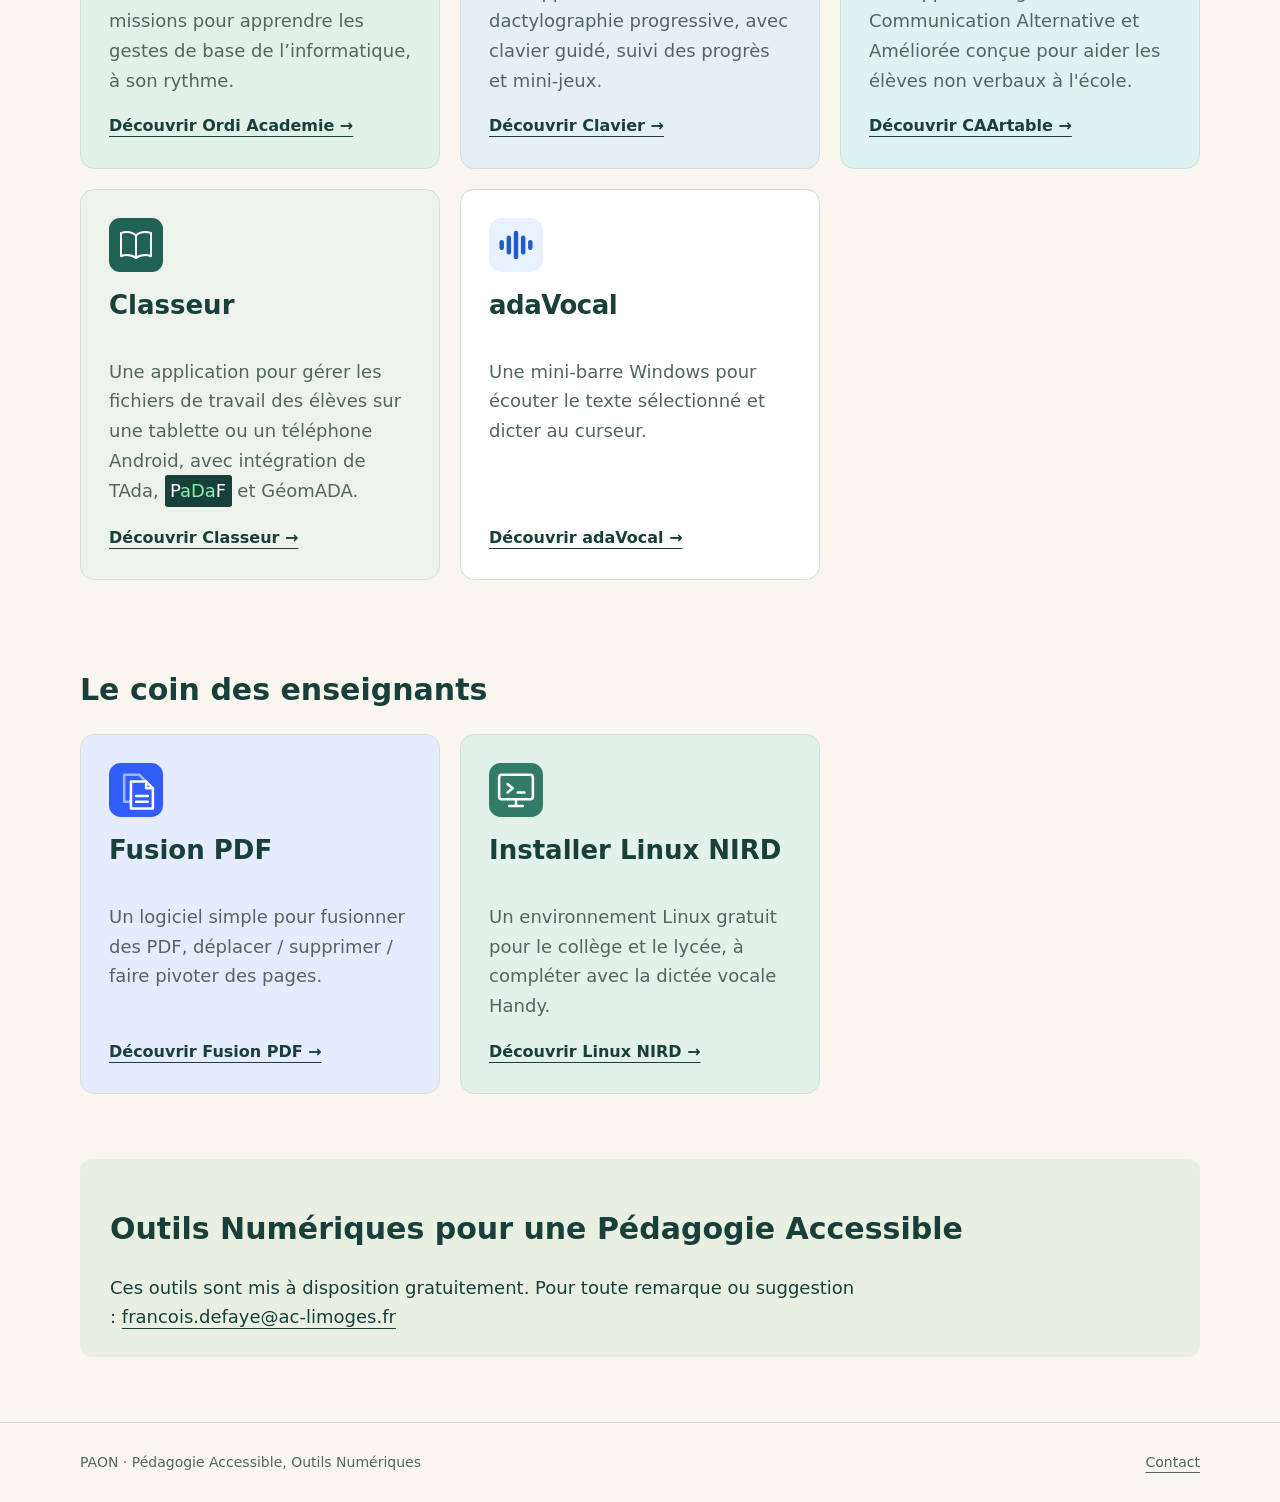
==== commit 89fb33c6: "Harmoniser les couleurs du nom PaDaF" ====
--- a/index.html
+++ b/index.html
@@ -6,7 +6,7 @@
         <title>Accueil — PAON</title>
         <meta name="description" content="Des logiciels gratuits, faciles à prendre en main et multi-plateformes pour venir en aide à tous les élèves !">
         <link rel="icon" href="favicon.svg" type="image/svg+xml">
-        <link rel="stylesheet" href="styles.css?v=20261113-1">
+        <link rel="stylesheet" href="styles.css?v=20261113-2">
         <script defer src="script.js?v=20261012-1"></script>
     </head>
     <body>
@@ -25,7 +25,7 @@
                     <nav id="site-menu-panel" class="site-menu-panel" aria-label="Navigation principale" data-menu-panel hidden>
                         <a href="index.html" aria-current="page">Accueil</a>
                         <a href="tada.html"><img class="menu-app-icon" src="assets/logo-tada.svg" alt="" width="28" height="28">TAda</a>
-                        <a href="padaf.html"><img class="menu-app-icon" src="assets/logo-padaf.svg" alt="" width="28" height="28">PaDaF</a>
+                        <a href="padaf.html"><img class="menu-app-icon" src="assets/logo-padaf.svg" alt="" width="28" height="28"><span class="app-name-padaf">P<span class="app-name-padaf-middle">aDa</span>F</span></a>
                         <a href="geomada.html"><img class="menu-app-icon" src="assets/logo-geomada.svg" alt="" width="28" height="28">GéomADA</a>
                         <a href="ordi-academie.html"><img class="menu-app-icon" src="assets/logo-ordi-academie.png" alt="" width="28" height="28">Ordi Academie</a>
                         <a href="clavier.html"><img class="menu-app-icon" src="assets/logo-clavier.svg" alt="" width="28" height="28">Clavier</a>
@@ -62,9 +62,9 @@
                     </a>
                     <a class="card card-padaf" href="padaf.html" aria-label="Découvrir PaDaF">
                         <img class="app-logo" src="assets/logo-padaf.svg" alt="" width="54" height="54">
-                        <h3><span class="app-name app-name-padaf"><span class="app-prefix">Pa</span>DaF</span></h3>
+                        <h3><span class="app-name app-name-padaf">P<span class="app-name-padaf-middle">aDa</span>F</span></h3>
                         <p>Un lecteur éditeur de PDF pensé pour répondre aux besoins des élèves.</p>
-                        <span class="text-link">Découvrir PaDaF →</span>
+                        <span class="text-link">Découvrir <span class="app-name-padaf">P<span class="app-name-padaf-middle">aDa</span>F</span> →</span>
                     </a>
                     <a class="card card-geomada" href="geomada.html" aria-label="Découvrir GéomADA">
                         <img class="app-logo" src="assets/logo-geomada.svg" alt="" width="54" height="54">
@@ -100,7 +100,7 @@
                     <a class="card card-classeur" href="classeur.html" aria-label="Découvrir Classeur">
                         <img class="app-logo" src="assets/logo-classeur.svg" alt="" width="54" height="54">
                         <h3>Classeur</h3>
-                        <p>Une application pour gérer les fichiers de travail des élèves sur une tablette ou un téléphone Android, avec intégration de TAda, PaDaF et GéomADA.</p>
+                        <p>Une application pour gérer les fichiers de travail des élèves sur une tablette ou un téléphone Android, avec intégration de TAda, <span class="app-name-padaf">P<span class="app-name-padaf-middle">aDa</span>F</span> et GéomADA.</p>
                         <span class="text-link">Découvrir Classeur →</span>
                     </a>
                     <a class="card" href="adavocal.html" aria-label="Découvrir adaVocal">
--- a/styles.css
+++ b/styles.css
@@ -25,7 +25,7 @@
 .app-name-tada { color: #2f64e9; }
 .app-name-geomada { color: #187647; }
 .app-name-padaf { display: inline-block; color: #fff; background: #183f3a; padding: .05em .3em; border-radius: .15em; }
-.app-name-padaf .app-prefix { color: #7dd3c7; }
+.app-name-padaf-middle { color: #86efac; }
 .app-title { display: flex; align-items: center; gap: 18px; }
 .app-title img { width: 64px; height: 64px; flex: 0 0 64px; }
 .app-preview { margin: 0; }
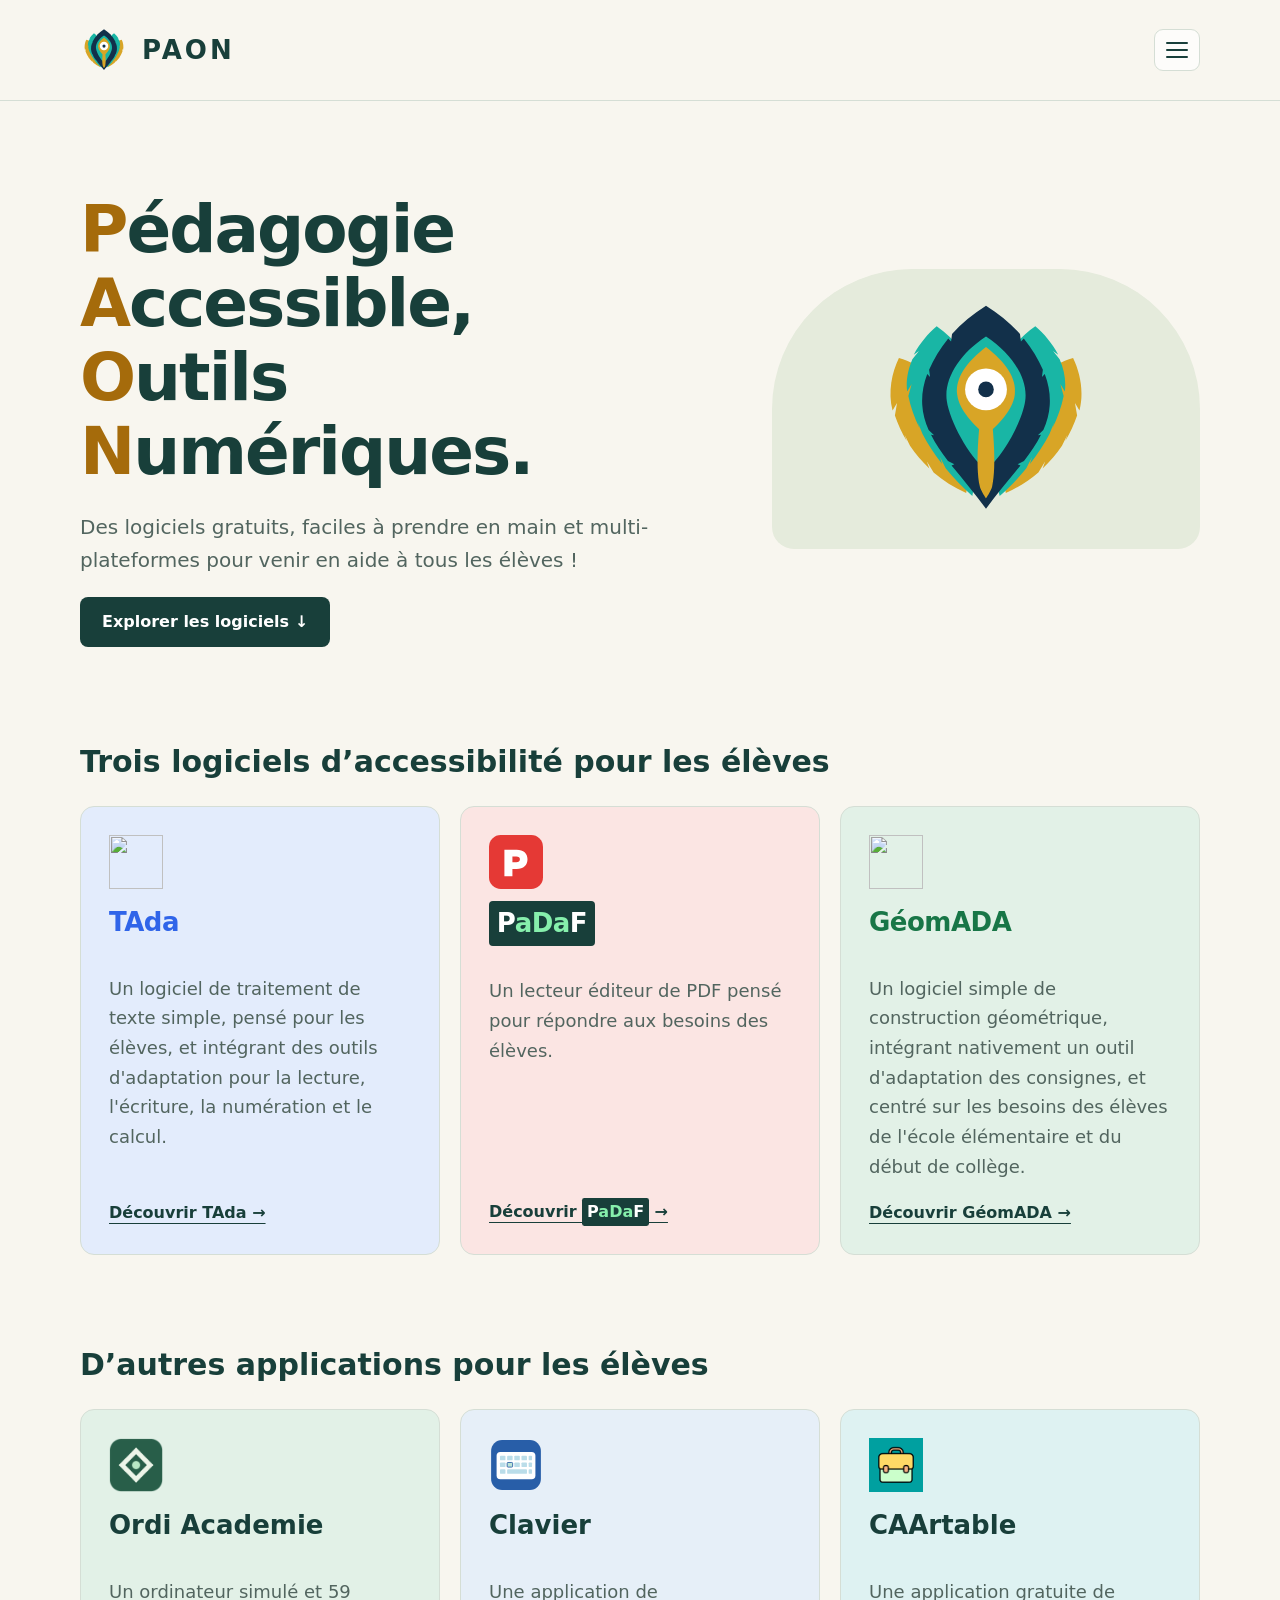
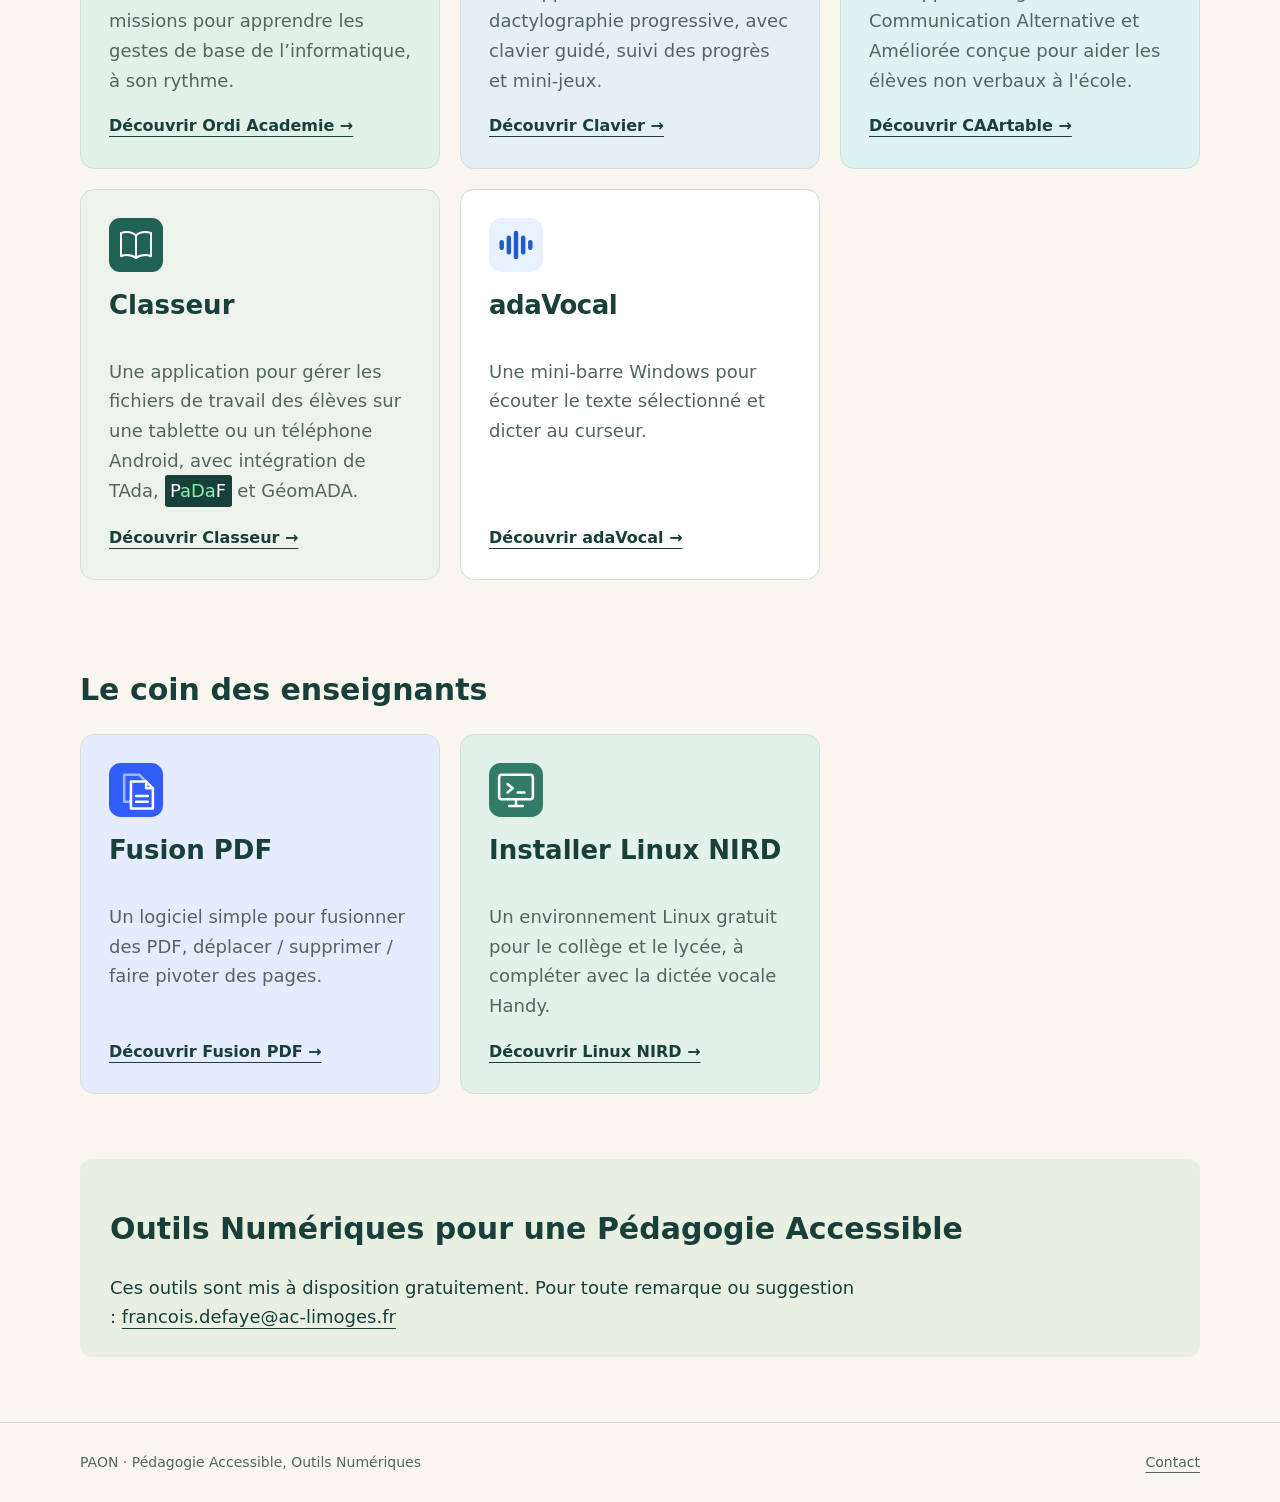
==== commit 880f1dd6: "Actualiser le logo PAON sur le site" ====
--- a/index.html
+++ b/index.html
@@ -5,8 +5,8 @@
         <meta name="viewport" content="width=device-width, initial-scale=1">
         <title>Accueil — PAON</title>
         <meta name="description" content="Des logiciels gratuits, faciles à prendre en main et multi-plateformes pour venir en aide à tous les élèves !">
-        <link rel="icon" href="favicon.svg" type="image/svg+xml">
-        <link rel="stylesheet" href="styles.css?v=20261113-2">
+        <link rel="icon" href="assets/logo-paon.svg" type="image/svg+xml">
+        <link rel="stylesheet" href="styles.css?v=20261124-logo">
         <script defer src="script.js?v=20261012-1"></script>
     </head>
     <body>
@@ -14,7 +14,7 @@
         <header>
             <div class="wrap nav">
                 <a class="brand" href="index.html">
-                    <img src="assets/plume.svg" alt="" width="32" height="50">
+                    <img src="assets/logo-paon.svg" alt="" width="48" height="50">
                     PAON
                 </a>
                 <div class="site-menu" data-menu>
@@ -46,7 +46,7 @@
                     <a class="button" href="#logiciels">Explorer les logiciels ↓</a>
                 </div>
                 <div class="art" aria-hidden="true">
-                    <img class="hero-logo" src="assets/plume.svg" alt="" width="160" height="248">
+                    <img class="hero-logo" src="assets/logo-paon.svg" alt="" width="236" height="248">
                 </div>
             </section>
             <section id="logiciels" class="section">
--- a/styles.css
+++ b/styles.css
@@ -1,5 +1,5 @@
 :root{--ink:#183f3a;--paper:#f8f6ef;--muted:#52655f;--line:#d5ded5}*{box-sizing:border-box}html{scroll-behavior:smooth}body{margin:0;background:var(--paper);color:var(--ink);font:18px/1.65 system-ui,sans-serif}a{color:inherit;text-underline-offset:5px}a:focus-visible,button:focus-visible{outline:3px solid #925000;outline-offset:5px}.skip{position:absolute;top:-100px}.skip:focus{top:10px;background:white;padding:12px}.wrap{width:min(1120px,90%);margin:auto}header{border-bottom:1px solid var(--line)}.nav{display:flex;justify-content:space-between;align-items:center;gap:25px;padding:25px 0}.brand{text-decoration:none;font-size:26px;font-weight:850;letter-spacing:3px}.brand span{display:inline-grid;place-items:center;border-radius:50%;background:var(--ink);color:#cbe784;width:40px;height:40px;margin-right:10px;letter-spacing:0}nav{display:flex;gap:25px;flex-wrap:wrap}nav a{font-size:15px;text-decoration:none}nav a[aria-current]{text-decoration:underline;font-weight:750}.hero{display:grid;grid-template-columns:1.5fr 1fr;gap:50px;align-items:center;padding:70px 0}.eyebrow{font-size:13px;font-weight:750;text-transform:uppercase;letter-spacing:2px}h1{font-size:clamp(38px,5.5vw,66px);line-height:1.12;letter-spacing:-2px;margin:22px 0}h2{font-size:30px;line-height:1.3}h3{font-size:26px;margin:12px 0}p{max-width:65ch}.intro{font-size:20px;color:var(--muted)}.button{display:inline-block;background:var(--ink);color:white;padding:12px 22px;border-radius:8px;text-decoration:none;font-size:16px;font-weight:650}.button:hover{background:#285b53}.art{height:280px;background:#e5ebdc;border-radius:140px 140px 22px 22px;display:grid;place-items:center}.fan{width:200px;height:200px;border-radius:50%;background:repeating-conic-gradient(#183f3a 0deg 14deg,#b9d591 14deg 28deg);display:grid;place-items:center}.fan:after{content:'P';font:700 80px Georgia;display:grid;place-items:center;width:105px;height:105px;border-radius:50%;background:var(--paper)}.section{padding-bottom:65px}.section-head{display:flex;justify-content:space-between;align-items:center;gap:20px}.section-head p{font-size:15px;color:var(--muted)}.cards{display:grid;grid-template-columns:repeat(3,1fr);gap:20px}.card{background:white;border:1px solid var(--line);border-radius:14px;padding:28px;display:flex;flex-direction:column;align-items:start}.card p{color:var(--muted);flex:1}.icon{width:54px;height:54px;display:grid;place-items:center;border-radius:13px;background:#edf3df;font-size:26px;font-weight:750}.card:nth-child(2) .icon{background:#e9e6f5}.card:nth-child(3) .icon{background:#faeadb}.text-link{font-size:16px;font-weight:700}.note{background:#eaf0e1;padding:25px 30px;border-radius:12px}.note p{margin:0}.detail{padding:45px 0 70px}.breadcrumb{font-size:14px;color:var(--muted)}.detail-head{max-width:750px;padding:20px 0}.detail-grid{display:grid;grid-template-columns:1fr 1.3fr;gap:45px}.versions{list-style:none;padding:0}.version{padding:22px 0;border-top:1px solid var(--line);display:flex;align-items:center;justify-content:space-between;gap:20px}.version strong{display:block}.version small{color:var(--muted)}.pending{background:#e7eae4;color:#52655f;border-radius:6px;padding:8px 15px;white-space:nowrap;font-size:14px}.tag{font-size:13px;border:1px solid var(--line);border-radius:100px;padding:5px 10px}footer{border-top:1px solid var(--line);padding:28px 0;font-size:14px;color:var(--muted)}.footer{display:flex;justify-content:space-between;gap:20px}details{margin-top:20px}summary{cursor:pointer;font-weight:650}.top{margin-top:35px;background:transparent;border:1px solid var(--line);padding:10px 16px;color:var(--ink);cursor:pointer;border-radius:6px}@media(max-width:750px){.nav{align-items:flex-start;flex-direction:column}nav{gap:18px}.hero{grid-template-columns:1fr;padding:40px 0;gap:25px}.art{height:200px}.fan{width:160px;height:160px}.cards,.detail-grid{grid-template-columns:1fr}.section-head,.footer{display:block}.version{align-items:flex-start}h1{letter-spacing:-1px}}@media(prefers-reduced-motion:reduce){html{scroll-behavior:auto}}
-.brand{display:inline-flex;align-items:center;gap:14px}.brand img{display:block;width:32px;height:50px}.hero-logo{display:block;width:160px;height:248px;object-fit:contain}@media(max-width:750px){.hero-logo{width:115px;height:178px}}
+.brand{display:inline-flex;align-items:center;gap:14px}.brand img{display:block;width:48px;height:50px;object-fit:contain}.hero-logo{display:block;width:236px;height:248px;object-fit:contain}@media(max-width:750px){.hero-logo{width:170px;height:178px}}
 .asset-name{font-size:15px;overflow-wrap:anywhere}.release-date{font-size:14px;color:var(--muted)}[data-download-app] .version>div{min-width:0}[data-download-app] .button{flex-shrink:0;font-size:14px;padding:9px 13px}@media(max-width:450px){[data-download-app] .version{flex-direction:column;align-items:start}}
 
 /* Pictogrammes des plateformes dans les listes de téléchargements. */
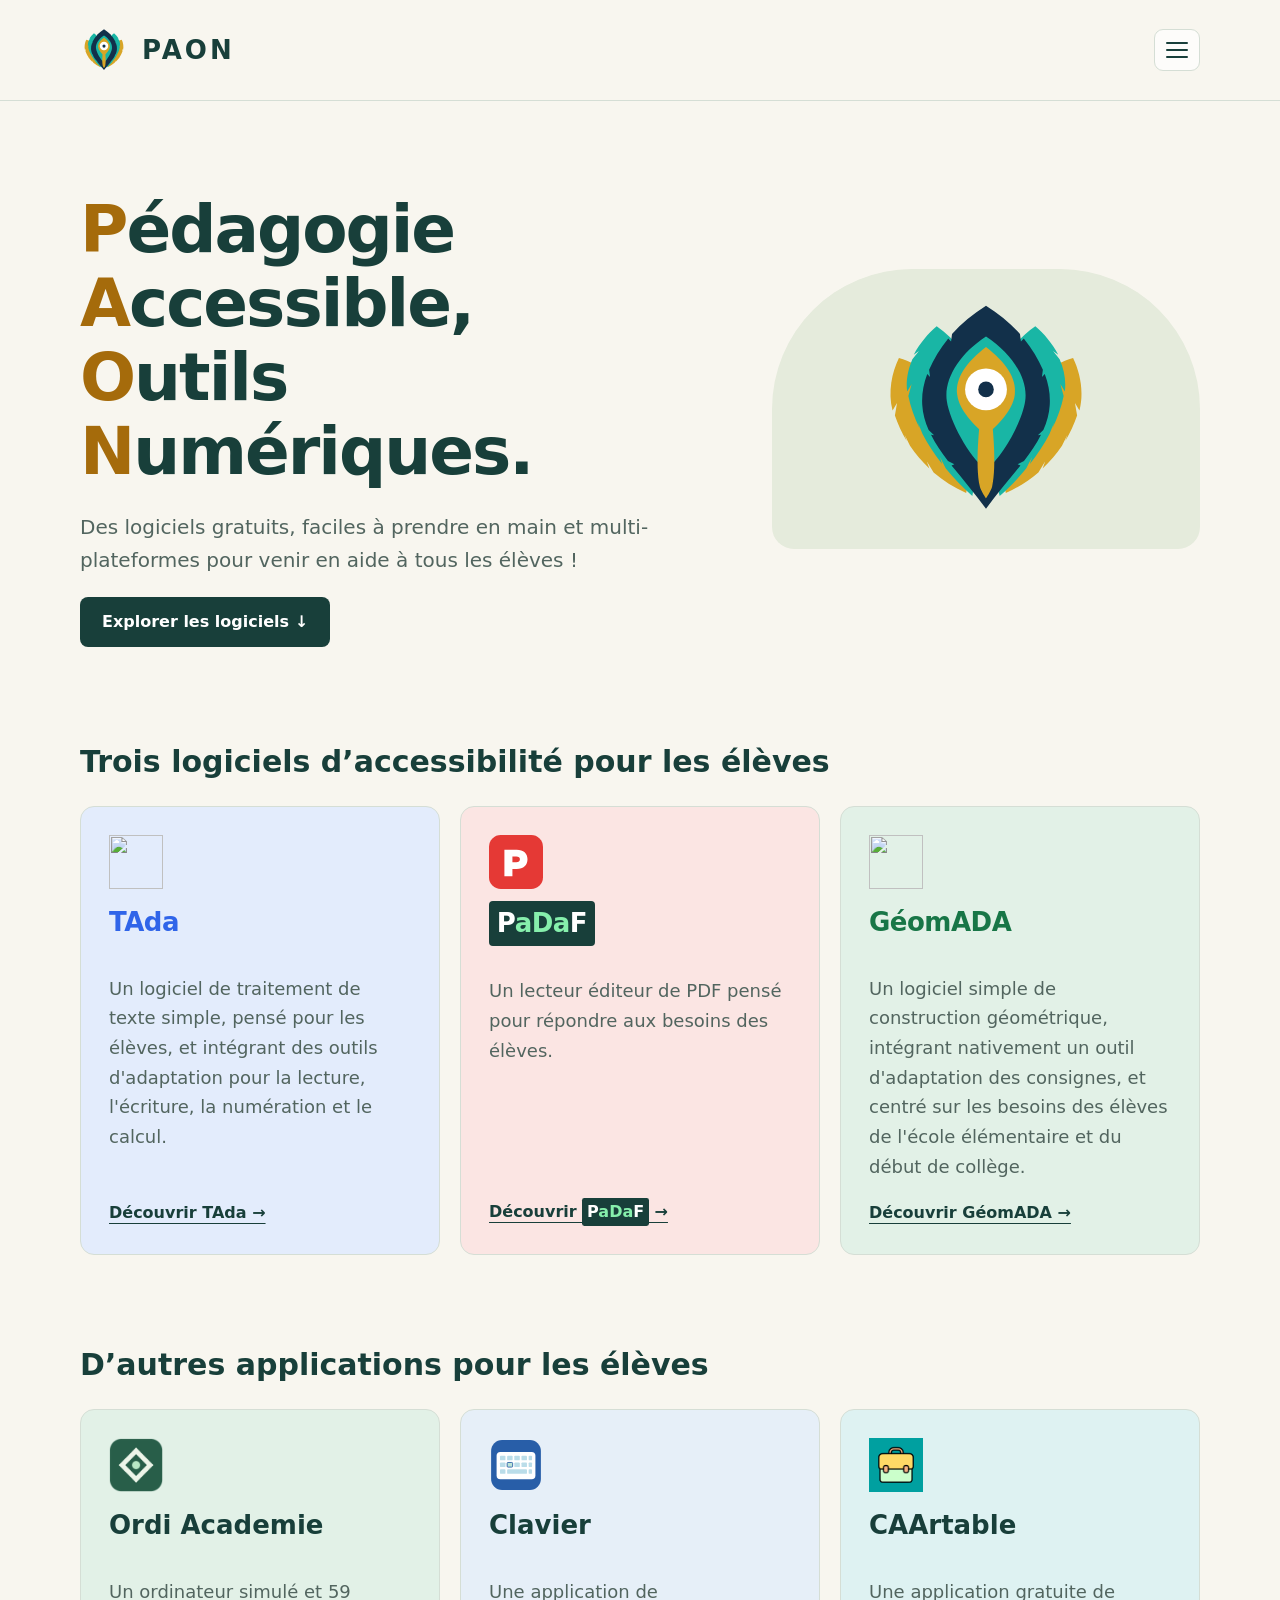
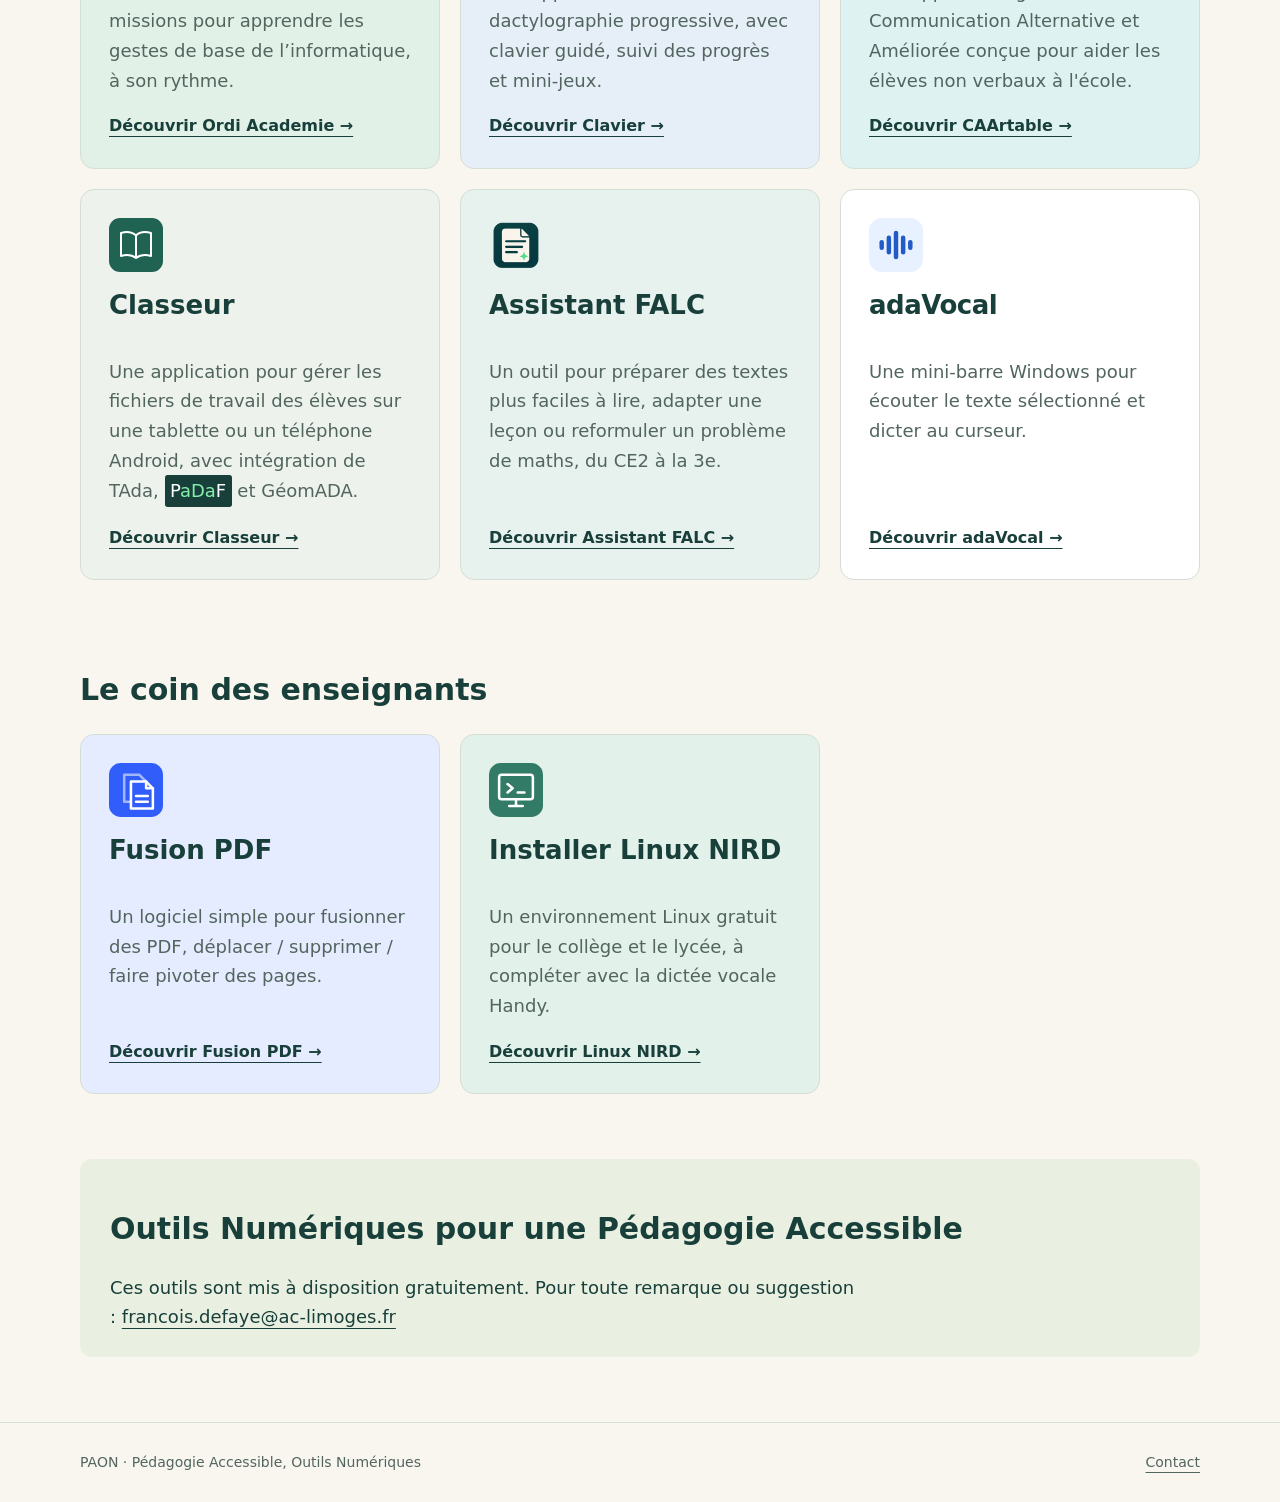
==== commit bc298fd9: "Présenter Assistant FALC sur le site PAON" ====
--- a/index.html
+++ b/index.html
@@ -32,6 +32,7 @@
                         <a href="caartable.html"><img class="menu-app-icon" src="assets/logo-caartable.png" alt="" width="28" height="28">CAArtable</a>
                         <a href="classeur.html"><img class="menu-app-icon" src="assets/logo-classeur.svg" alt="" width="28" height="28">Classeur</a>
                         <a href="adavocal.html"><img class="menu-app-icon" src="assets/logo-adavocal.svg" alt="" width="28" height="28">adaVocal</a>
+                        <a href="assistant-falc.html"><img class="menu-app-icon" src="assets/logo-assistant-falc.png" alt="" width="28" height="28">Assistant FALC</a>
                         <a href="fusion-pdf.html"><img class="menu-app-icon" src="assets/logo-fusion-pdf.svg" alt="" width="28" height="28">Fusion PDF</a>
                         <a href="linux-nird.html"><img class="menu-app-icon" src="assets/logo-linux-nird.svg" alt="" width="28" height="28">Installer Linux NIRD</a>
                     </nav>
@@ -103,6 +104,12 @@
                         <p>Une application pour gérer les fichiers de travail des élèves sur une tablette ou un téléphone Android, avec intégration de TAda, <span class="app-name-padaf">P<span class="app-name-padaf-middle">aDa</span>F</span> et GéomADA.</p>
                         <span class="text-link">Découvrir Classeur →</span>
                     </a>
+                    <a class="card card-assistant-falc" href="assistant-falc.html" aria-label="Découvrir Assistant FALC">
+                        <img class="app-logo" src="assets/logo-assistant-falc.png" alt="" width="54" height="54">
+                        <h3>Assistant FALC</h3>
+                        <p>Un outil pour préparer des textes plus faciles à lire, adapter une leçon ou reformuler un problème de maths, du CE2 à la 3e.</p>
+                        <span class="text-link">Découvrir Assistant FALC →</span>
+                    </a>
                     <a class="card" href="adavocal.html" aria-label="Découvrir adaVocal">
                         <img class="app-logo" src="assets/logo-adavocal.svg" alt="" width="54" height="54">
                         <h3><span class="app-name">adaVocal</span></h3>
--- a/styles.css
+++ b/styles.css
@@ -145,3 +145,5 @@
 
 /* Teinte provisoire pour le jeu Mathgiciens. */
 .card-mathgiciens, .app-page-mathgiciens { background: #eee5f7; }
+
+.card-assistant-falc, .app-page-assistant-falc { --paper: #e7f2ef; background: #e7f2ef; }
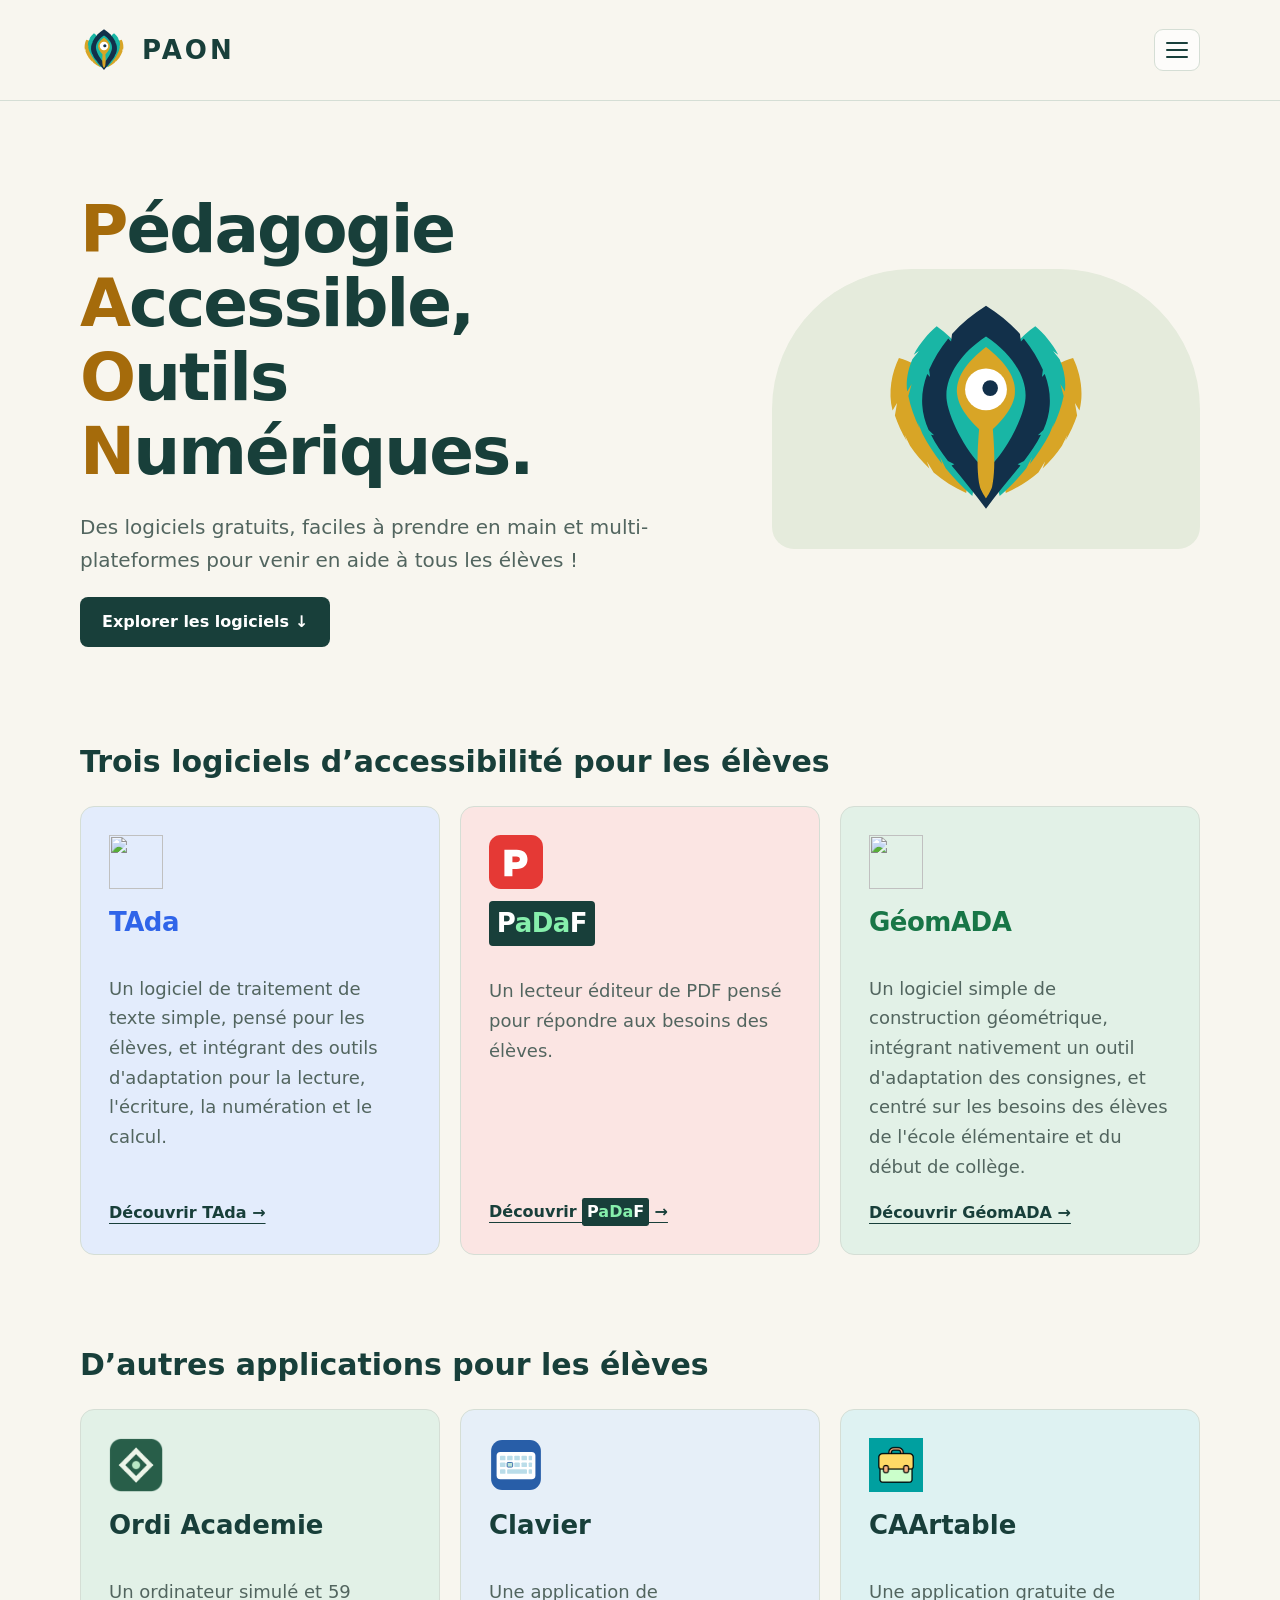
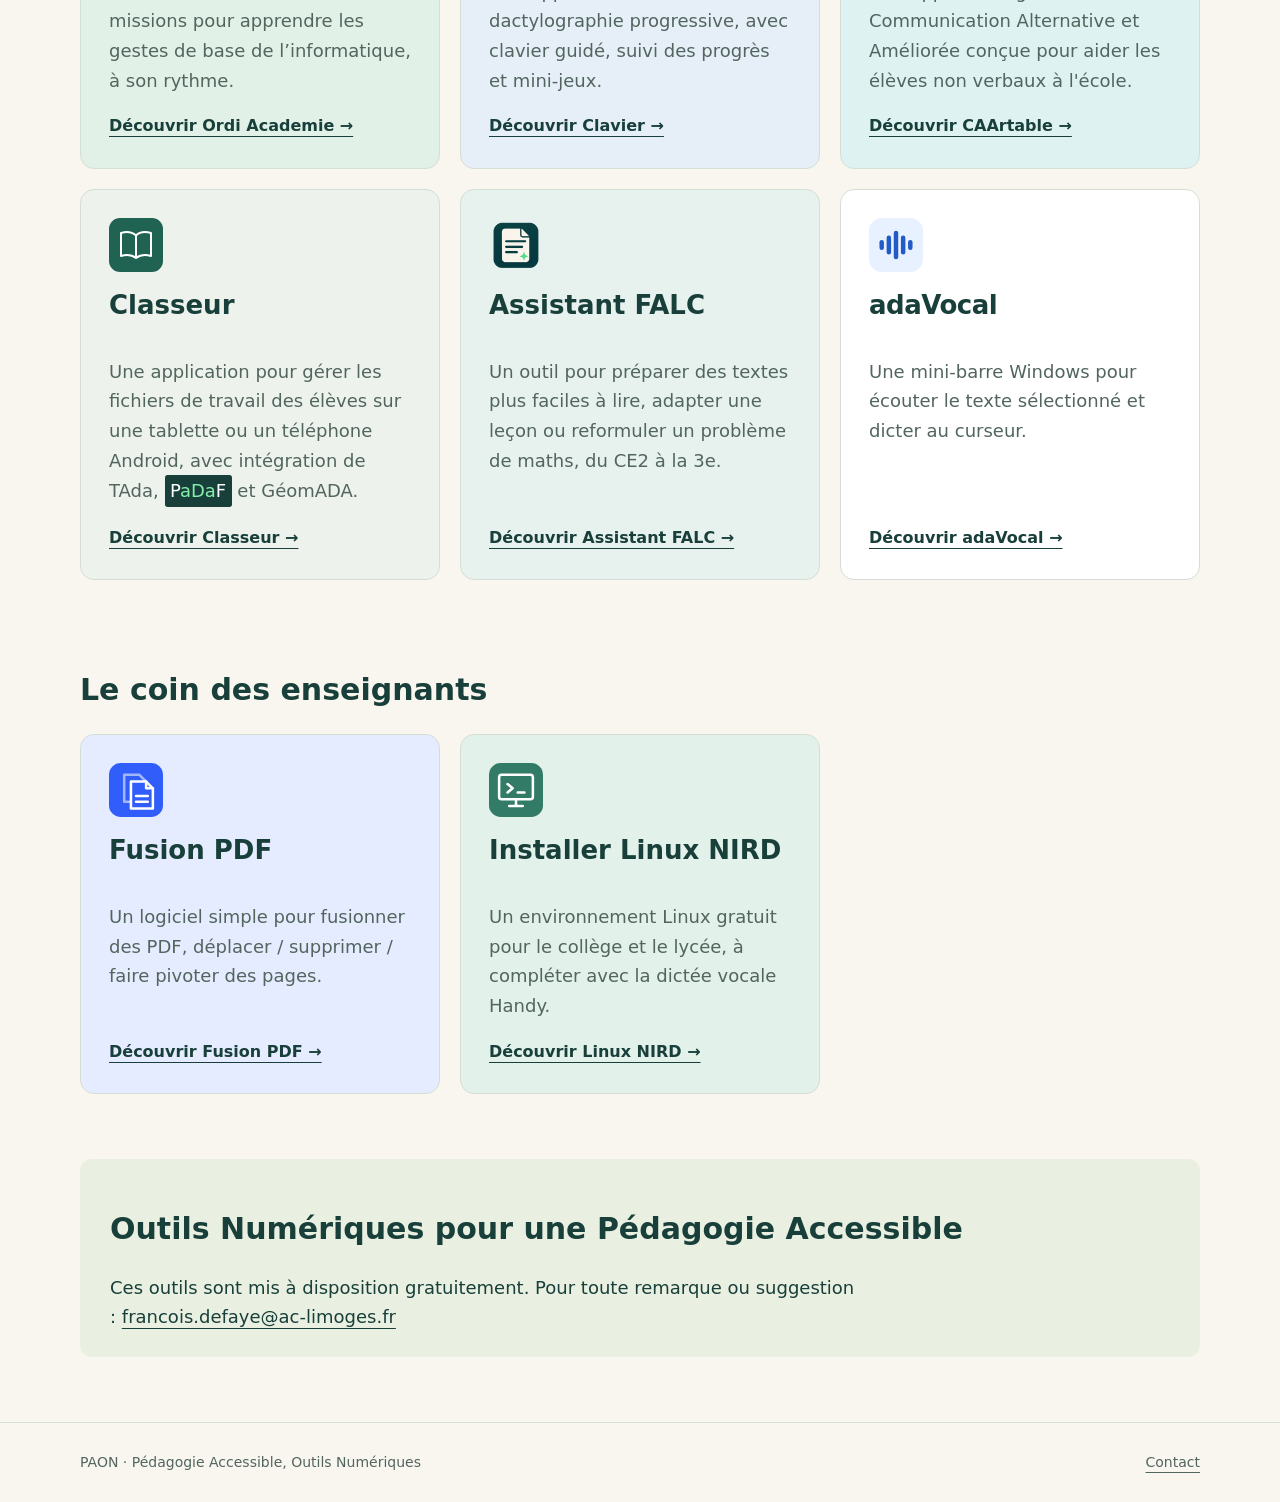
==== commit 5574f5c7: "Animer le regard du logo PAON" ====
--- a/index.html
+++ b/index.html
@@ -14,7 +14,7 @@
         <header>
             <div class="wrap nav">
                 <a class="brand" href="index.html">
-                    <img src="assets/logo-paon.svg" alt="" width="48" height="50">
+                    <img src="assets/logo-paon-anime.svg" alt="" width="48" height="50">
                     PAON
                 </a>
                 <div class="site-menu" data-menu>
@@ -47,7 +47,7 @@
                     <a class="button" href="#logiciels">Explorer les logiciels ↓</a>
                 </div>
                 <div class="art" aria-hidden="true">
-                    <img class="hero-logo" src="assets/logo-paon.svg" alt="" width="236" height="248">
+                    <img class="hero-logo" src="assets/logo-paon-anime.svg" alt="" width="236" height="248">
                 </div>
             </section>
             <section id="logiciels" class="section">
